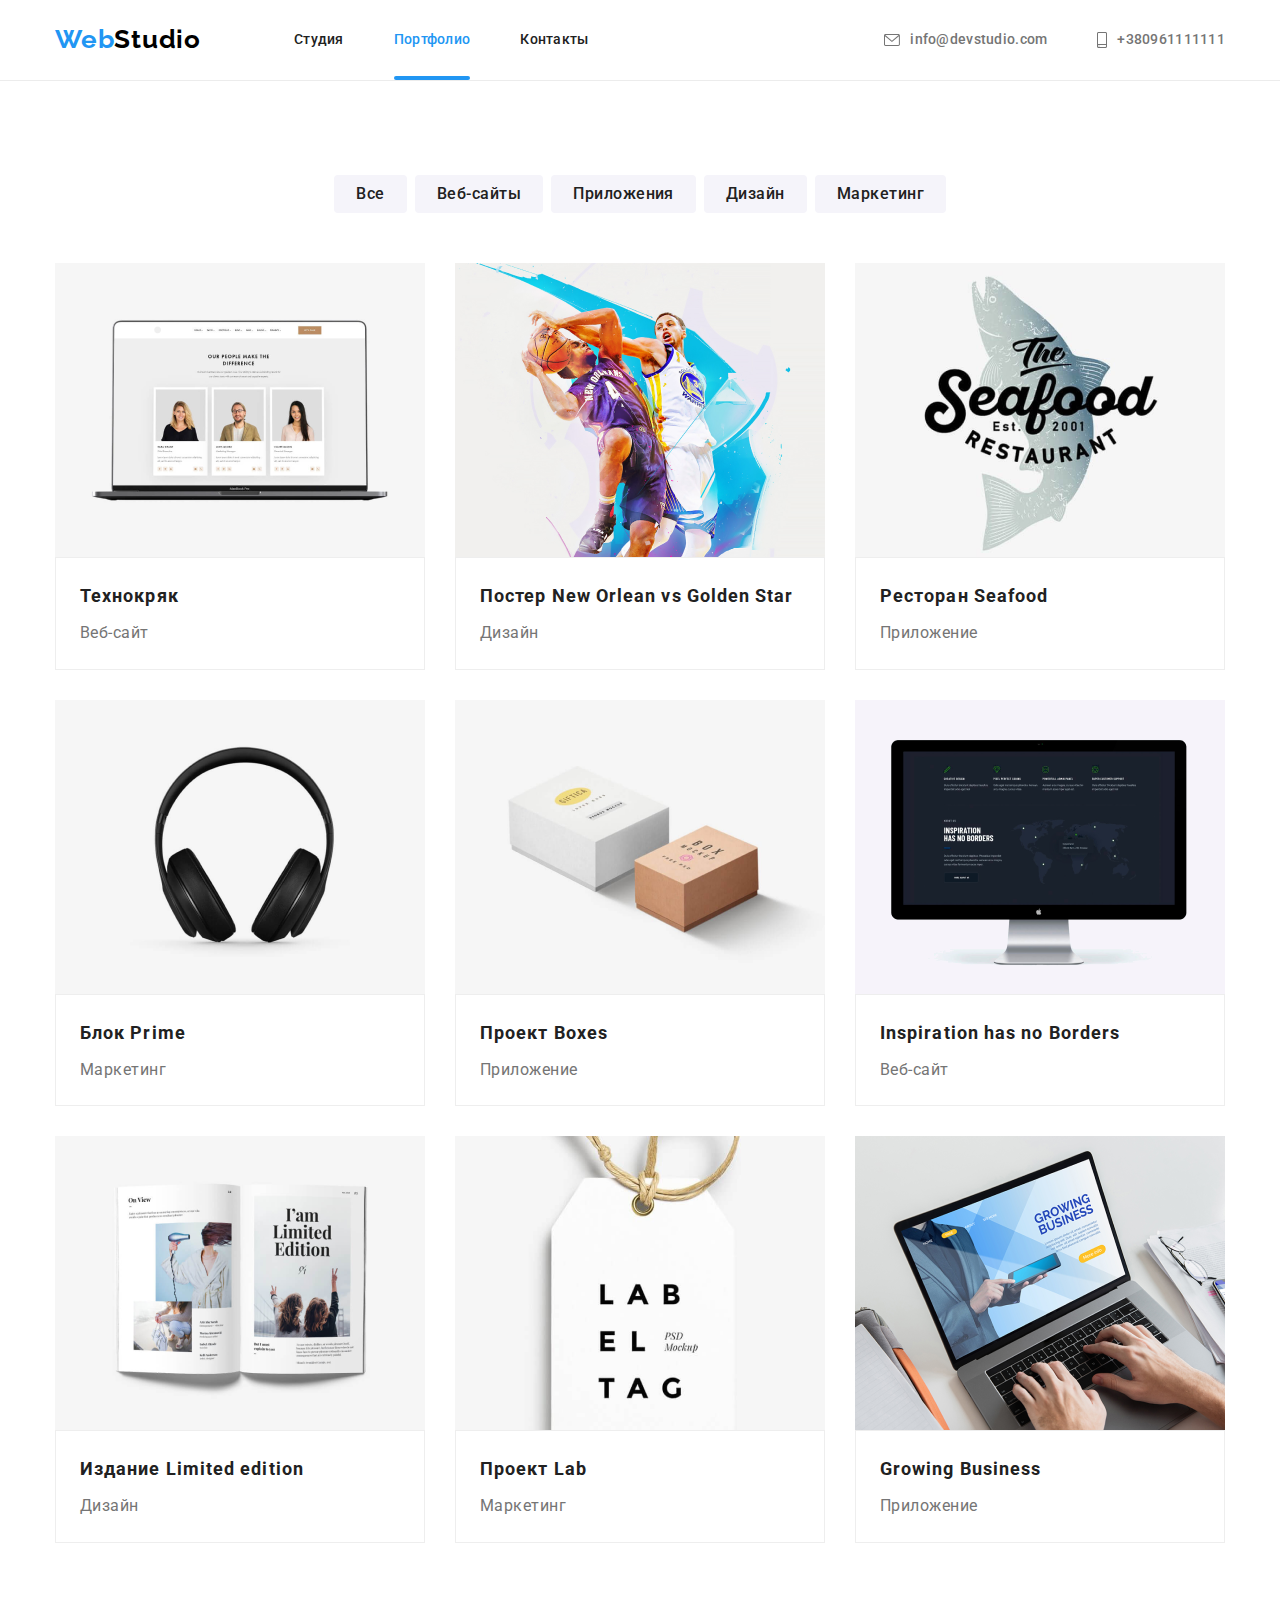
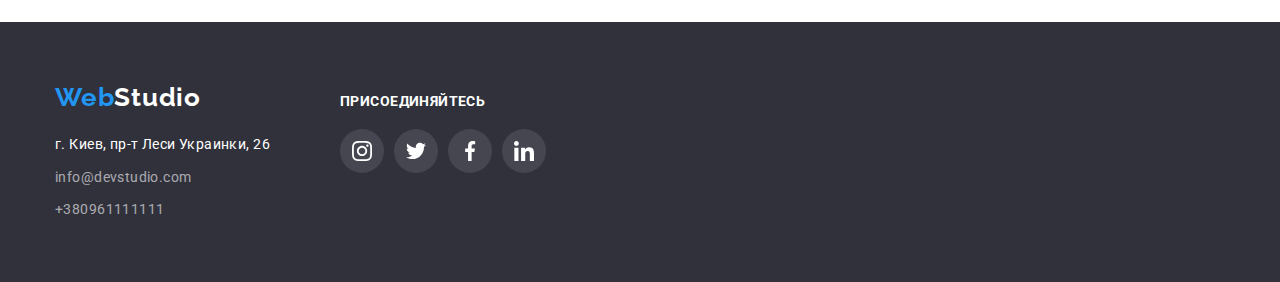
==== portfolio.html @ b8304b60 "add main" ====
<!DOCTYPE html>
<html lang="en">

<head>
  <meta charset="UTF-8" />
  <meta http-equiv="X-UA-Compatible" content="IE=edge" />
  <meta name="viewport" content="width=device-width, initial-scale=1.0" />
  <title>Document</title>
  <link rel="preconnect" href="https://fonts.googleapis.com" />
  <link rel="preconnect" href="https://fonts.gstatic.com" crossorigin />
  <link href="https://fonts.googleapis.com/css2?family=Raleway:wght@700&family=Roboto:wght@400;500;700;900&display=swap"
    rel="stylesheet" />
  <link rel="stylesheet"
    href="https://cdnjs.cloudflare.com/ajax/libs/modern-normalize/1.0.0/modern-normalize.min.css" />
  <link rel="stylesheet" href="./css/styles.css" />
</head>

<body>
  <header class="header">
    <div class="container nav">
      <nav class="main-nav">
        <a class="logo" href="/">Web<span class="logo-dark">Studio</span></a>
        <ul class="nav-list-header">
          <li class="nav-item-header"><a href="./index.html" class="link">Студия</span></a></li>
          <li class="nav-item-header"><a href="./portfolio.html" class="link"><span
                class="link-current">Портфолио</span></a></li>
          <li class="nav-item-header"><a href="" class="link">Контакты</a></li>
        </ul>
      </nav>
      <ul class="auto-nav">
        <li class="nav-item-header">
          <a href="mailto:info@devstudio.com" class="auto-link">
            <svg class="icon-header" width="16" height="12">
              <use href="images/symbol-defs.svg#icon-envelope"></use>
            </svg>info@devstudio.com</a>
        </li>
        <li class="nav-item-header">
          <a href="tel:+380961111111" class="auto-link">
            <svg class="icon-header" width="10" height="16">
              <use href="images/symbol-defs.svg#icon-smartphone"></use>
            </svg>+380961111111 </a>
        </li>
      </ul>
    </div>
  </header>

  <main>
    <section class="section">
      <div class="container">
        <h1 class="visually-hidden">Блоки с примерами возможностей</h1>
        <ul class="buttons">
          <li class="btn-item"><button type="button" class="button">Все</button></li>
          <li class="btn-item"><button type="button" class="button">Веб-сайты</button></li>
          <li class="btn-item"><button type="button" class="button">Приложения</button></li>
          <li class="btn-item"><button type="button" class="button">Дизайн</button></li>
          <li class="btn-item"><button type="button" class="button">Маркетинг</button></li>
        </ul>
        <ul class="samples">
          <li class="item">
            <a class="sample-link" href="">
              <div class="samples-thumb">
                <img src="images/web-site1.png" alt="веб-сайт на ноутбуке" width="370" />
                <p class="text-samples">Технокряк это современная площадка распространения коронавируса. Компании
                  используют эту платформу
                  для цифрового
                  шпионажа и атак на защищённые сервера конкурентов.</p>
              </div>
              <div class="border">
                <h2 class="project-name">Технокряк</h2>
                <p class="project-type">Веб-сайт</p>
              </div>
            </a>
          </li>
          <li class="item"><a class="sample-link" href="">
              <div class="samples-thumb">
                <img src="images/design2.png" alt="Постер New Orlean vs Golden Star" width="370" />
                <p class="text-samples">Технокряк это современная площадка распространения коронавируса. Компании
                  используют эту платформу
                  для цифрового
                  шпионажа и атак на защищённые сервера конкурентов.</p>
              </div>
              <div class="border">
                <h2 class="project-name">
                  Постер <span lang="en">New Orlean vs Golden Star</span>
                </h2>
                <p class="project-type">Дизайн</p>
              </div>
            </a>
          </li>
          <li class="item"><a class="sample-link" href="">
              <div class="samples-thumb">
                <img src="images/application3.png" alt="Форель на фоне логотипа ресторана морской кухни" width="370" />
                <p class="text-samples">Технокряк это современная площадка распространения коронавируса. Компании
                  используют эту платформу
                  для цифрового
                  шпионажа и атак на защищённые сервера конкурентов.</p>
              </div>
              <div class="border">
                <h2 class="project-name">Ресторан <span lang="en">Seafood</span></h2>
                <p class="project-type">Приложение</p>
              </div>
            </a>
          </li>
          <li class="item"><a class="sample-link" href="">
              <div class="samples-thumb">
                <img src="images/marketing4.png" alt="Наушники с амбюшюрами" width="370" />
                <p class="text-samples">Технокряк это современная площадка распространения коронавируса. Компании
                  используют эту платформу
                  для цифрового
                  шпионажа и атак на защищённые сервера конкурентов.</p>
              </div>
              <div class="border">
                <h2 class="project-name">Блок <span lang="en">Prime</span></h2>
                <p class="project-type">Маркетинг</p>
              </div>
            </a>
          </li>
          <li class="item"><a class="sample-link" href="">
              <div class="samples-thumb">
                <img src="images/application5.png" alt="Две коробки" width="370" />
                <p class="text-samples">Технокряк это современная площадка распространения коронавируса. Компании
                  используют эту платформу
                  для цифрового
                  шпионажа и атак на защищённые сервера конкурентов.</p>
              </div>
              <div class="border">
                <h2 class="project-name">Проект <span lang="en">Boxes</span></h2>
                <p class="project-type">Приложение</p>
              </div>
            </a>
          </li>
          <li class="item"><a class="sample-link" href="">
              <div class="samples-thumb">
                <img src="images/web-site6.png" alt="Монитор с изображением" width="370" />
                <p class="text-samples">Технокряк это современная площадка распространения коронавируса. Компании
                  используют эту платформу
                  для цифрового
                  шпионажа и атак на защищённые сервера конкурентов.</p>
              </div>
              <div class="border">
                <h2 class="project-name" lang="en">Inspiration has no Borders</h2>
                <p class="project-type">Веб-сайт</p>
              </div>
            </a>
          </li>
          <li class="item"><a class="sample-link" href="">
              <div class="samples-thumb">
                <img src="images/desighn7.png" alt="Журнал со статьей с названием I am limited edition" width="370" />
                <p class="text-samples">Технокряк это современная площадка распространения коронавируса. Компании
                  используют эту платформу
                  для цифрового
                  шпионажа и атак на защищённые сервера конкурентов.</p>
              </div>
              <div class="border">
                <h2 class="project-name">Издание <span lang="en">Limited edition</span></h2>
                <p class="project-type">Дизайн</p>
              </div>
            </a>
          </li>
          <li class="item"><a class="sample-link" href="">
              <div class="samples-thumb">
                <img src="images/marketing8.png" alt="Бирка с надписью Label tag>" width="370" />
                <p class="text-samples">Технокряк это современная площадка распространения коронавируса. Компании
                  используют эту платформу
                  для цифрового
                  шпионажа и атак на защищённые сервера конкурентов.</p>
              </div>
              <div class="border">
                <h2 class="project-name">Проект <span lang="en">Lab</span></h2>
                <p class="project-type">Маркетинг</p>
              </div>
            </a>
          </li>
          <li class="item"><a class="sample-link" href="">
              <div class="samples-thumb">
                <img src="images/application9.png" alt="Ноутбук с открытой веб-страницей Growing Business"
                  width="370" />
                <p class="text-samples">Технокряк это современная площадка распространения коронавируса. Компании
                  используют эту платформу
                  для цифрового
                  шпионажа и атак на защищённые сервера конкурентов.</p>
              </div>
              <div class="border">
                <h2 lang="en" class="project-name">Growing Business</h2>
                <p class="project-type">Приложение</p>
              </div>
            </a>
          </li>
        </ul>
    </section>
    </div>
  </main>

  <footer class="footer">
    <div class="container container-footer">
      <div>
        <a class="logo" href="/">Web<span class="logo-light">Studio</span></a>
        <address>
          <ul class="footer-list">
            <li class="footer-item">
              <a class="address" href="https://goo.gl/maps/MqeLLvB7cvCTrC6n8">г. Киев, пр-т Леси Украинки, 26</a>
            </li>
            <li class="footer-item">
              <a class="footer-link" href="mailto:info@devstudio.com"> info@devstudio.com</a>
            </li>
            <li class="footer-item">
              <a class="footer-link" href="tel:+380961111111"> +380961111111 </a>
            </li>
          </ul>
        </address>
      </div>
      <div class="social-container">
        <p class="social-text">присоединяйтесь</p>
        <ul class="social">
          <li class="link-icon">
            <a class="community-link" href="https://www.instagram.com/">
              <svg class="social-icon" width="20" height="20">
                <use href="images/symbol-defs.svg#icon-instagram"></use>
              </svg>
            </a>
          </li>
          <li class="link-icon">
            <a class="community-link" href="" https="//www.twitter.com/">
              <svg class="social-icon" width="20" height="20">
                <use href="images/symbol-defs.svg#icon-twitter"></use>
              </svg>
            </a>
          </li>
          <li class="link-icon">
            <a class="community-link" href="//www.facebook.com/">
              <svg class="social-icon" width="20" height="20">
                <use href="images/symbol-defs.svg#icon-facebook"></use>
              </svg>
            </a>
          </li>
          <li class="link-icon">
            <a class="community-link" href="https://www.linkedin.com/">
              <svg class="social-icon" width="20" height="20">
                <use href="images/symbol-defs.svg#icon-linkedin"></use>
              </svg>
            </a>
          </li>
        </ul>
      </div>
    </div>
  </footer>
</body>

</html>
---- css/styles.css ----
:root {
  --primary-text-color: #757575;
  --title-text-color: #212121;
  --hover-button-color: #2196f3;
  --primary-white-color: #ffffff;
  --primary-black-color: #000000;
  --primary-bar-color: hsl(235, 10%, 21%);
  --primary-white-color-60: rgba(255, 255, 255, 0.6);
  --primary-light-color-button: #f5f4fa;
  --primary-border-color: #eeeeee;
  --primary-white-color-10: rgba(255, 255, 255, 0.1);
  --primary-icon-color: #afb1b8;
  --bgc-textbox: rgba(47, 48, 58, 0.8);
}
* {
  box-sizing: border-box;
}

body {
  background-color: var(--primary-white-color);

  font-family: 'Roboto', sans-serif;
}

ul {
  margin: 0;
  padding: 0;
  list-style: none;
}

a {
  text-decoration: none;
}

h1,
h2,
h3,
p {
  margin: 0;
}

img {
  display: block;
  max-width: 100%;
  height: auto;
}

.container {
  width: 1200px;
  padding-left: 15px;
  padding-right: 15px;
  margin-left: auto;
  margin-right: auto;
}
/* Header общий */
.header {
  border-bottom-width: 1px;
  border-bottom-style: solid;
  border-bottom-color: #ececec;
}

.nav {
  display: flex;
  align-items: center;
}

.logo {
  color: var(--hover-button-color);

  font-family: 'Raleway', sans-serif;
  font-weight: 700;
  font-size: 26px;
  line-height: 1.2;
  letter-spacing: 0.03em;
  text-decoration: none;
}

.logo-dark {
  color: var(--primary-black-color);
}

.main-nav {
  display: flex;
  align-items: center;
}

.nav-list-header {
  list-style: none;
  display: flex;
  margin-left: 93px;
  padding-left: 0;
  margin-top: 0;
  margin-bottom: 0;
}
.nav-item-header {
  margin-left: 50px;
}

.nav-item-header:first-child {
  margin-left: 0;
}

.nav-list-header .link {
  position: relative;

  display: block;
  padding-top: 32px;
  padding-bottom: 32px;

  color: var(--title-text-color);

  font-weight: 500;
  font-size: 14px;
  line-height: 1.14;
  letter-spacing: 0.02em;
  text-decoration: none;

  transition: color 250ms cubic-bezier(0.4, 0, 0.2, 1);
}
.nav-list-header.link:last-child {
  margin-right: 0;
}

.nav-list-header .link:hover,
.nav-list-header .link:focus {
  color: var(--hover-button-color);
}

.auto-nav {
  display: flex;
  margin-left: auto;
}

.auto-link {
  display: flex;
  align-items: center;

  color: var(--primary-text-color);

  font-weight: 500;
  font-size: 14px;
  line-height: 1.14;
  letter-spacing: 0.02em;
  text-decoration: none;

  transition: color 250ms cubic-bezier(0.4, 0, 0.2, 1);
}

.auto-nav .auto-link:hover,
.auto-nav .auto-link:focus {
  color: var(--hover-button-color);
}

.icon-header {
  margin-right: 10px;

  fill: currentColor;

  transition: color 250ms cubic-bezier(0.4, 0, 0.2, 1);
}

.icon-header:hover {
  fill: var(--hover-button-color);
}

.link-current {
  color: var(--hover-button-color);
}

.link-current::after {
  position: absolute;
  left: 0;
  bottom: 0;
  content: '';
  display: block;
  width: 100%;
  height: 4px;
  background-color: var(--hover-button-color);
  border-radius: 2px;
  opacity: 1;
  transition: opacity 250ms cubic-bezier(0.4, 0, 0.2, 1);
}

/* Конец общего header */

/* Студио Main */

/* Спрятать hidden  заголовки */

.visually-hidden {
  position: absolute;
  width: 1px;
  height: 1px;
  margin: -1px;
  border: 0;
  padding: 0;

  white-space: nowrap;
  clip-path: inset(100%);
  clip: rect(0 0 0 0);
  overflow: hidden;
}

.opportunities {
  display: flex;
}

.name-list {
  margin-right: 30px;
}

.name-list:last-child {
  margin-right: 0;
}
.contain {
  display: flex;
  align-items: center;
  justify-content: center;
  width: 270px;
  height: 120px;
  background-color: var(--primary-light-color-button);
  margin-bottom: 30px;
  border-radius: 4px;
}

.opportunities .name {
  margin-bottom: 10px;
  color: var(--title-text-color);
  font-weight: 700;
  font-size: 14px;
  line-height: 1.2;
  letter-spacing: 0.03em;
  text-transform: uppercase;
}

.opportunities .meaning {
  color: var(--primary-text-color);
  font-weight: 400;
  font-size: 14px;
  line-height: 1.7;
  letter-spacing: 0.03em;
}

.team-section {
  background-color: var(--primary-light-color-button);
}

.about-name {
  padding: 0;
  margin: 0;
  margin-bottom: 50px;
  color: var(--title-text-color);

  font-weight: 700;
  font-size: 36px;
  line-height: 1.2;
  text-align: center;
  letter-spacing: 0.03em;
}

.community-item {
  background-color: var(--primary-white-color);
  margin-left: 30px;
  width: 270;
  box-shadow: 0px 4px 4px rgba(0, 0, 0, 0.25);
  border-radius: 0px 0px 4px 4px;
}
.community-item:first-child {
  margin-left: 0;
}

.about-pictures {
  display: flex;
  justify-content: space-between;
}

.list-pictures {
  position: relative;
  margin-left: 30px;
}

.list-pictures:first-child {
  margin-left: 0;
}

.text-box {
  position: absolute;
  bottom: 0;
  left: 0;

  width: 100%;
  height: 70px;
  display: flex;
  align-items: center;
  justify-content: center;

  color: var(--primary-white-color);
  background-color: var(--bgc-textbox);
}

.undertext {
  font-weight: 700;
  font-size: 14px;
  line-height: calc(16 / 14);
  text-align: center;
  letter-spacing: 0.03em;
  text-transform: uppercase;
}

.community {
  display: flex;
}

.team {
  padding-top: 30px;
  padding-bottom: 30px;
}

.subject-team {
  margin-bottom: 10px;
  color: var(--title-text-color);

  font-weight: 500;
  font-size: 16px;
  line-height: 1.2;
  text-align: center;
  letter-spacing: 0.03em;
}

.position {
  margin-bottom: 16px;

  color: var(--primary-text-color);

  font-weight: 400;
  font-size: 16px;
  line-height: 1.2;
  text-align: center;
  letter-spacing: 0.03em;
}

.social-icon-community {
  fill: var(--primary-icon-color);
  transition: fill 250ms cubic-bezier(0.4, 0, 0.2, 1);
}

.community-link {
  display: flex;
  justify-content: center;
  align-items: center;
  border-radius: 50%;
  width: 100%;
  height: 100%;

  transition: background-color 250ms cubic-bezier(0.4, 0, 0.2, 1);
}

.community-link:hover .social-icon-community,
.community-link:focus .social-icon-community {
  fill: var(--primary-white-color);
}

.community-link:hover,
.community-link:focus {
  background-color: var(--hover-button-color);
}

/* Бар Студио */
.section {
  padding-top: 94px;
  padding-bottom: 94px;
}

.work-section {
  padding-top: 0;
}

.bar {
  padding-top: 200px;
  padding-bottom: 200px;
  background-color: var(--primary-bar-color);
  text-align: center;
}

.overlay {
  max-width: 1600px;
  margin-left: auto;
  margin-right: auto;

  background-image: linear-gradient(to right, rgba(47, 48, 58, 0.4), rgba(47, 48, 58, 0.4)),
    url(../images/background-image\(1\).jpg);
  background-repeat: no-repeat;
  background-position: center;
  background-size: cover;
}

.title-bar {
  color: var(--primary-white-color);
  margin-bottom: 30px;
  margin-top: 0;
  padding: 0;

  font-weight: 900;
  font-size: 44px;
  line-height: 1.4;
  text-align: center;
  letter-spacing: 0.06em;
  text-transform: uppercase;
}

.button-bar {
  padding-top: 10px;
  padding-bottom: 10px;
  padding-left: 32px;
  padding-right: 32px;

  background-color: var(--hover-button-color);
  color: var(--primary-white-color);
  border: transparent;

  border-radius: 4px;
  font-weight: 700;
  font-size: 16px;
  line-height: 1.9;
  letter-spacing: 0.06em;

  cursor: pointer;
}

.backdrop {
  position: fixed;

  top: 0;
  left: 0;
  width: 100%;
  height: 100%;

  background-color: rgba(0, 0, 0, 0.2);
  z-index: 1;

  opacity: 1;
  visibility: visible;

  transition: opacity 250ms cubic-bezier(0.4, 0, 0.2, 1),
    visibility 250ms cubic-bezier(0.4, 0, 0.2, 1);
}

.is-hidden {
  opacity: 0;
  pointer-events: none;
  visibility: hidden;
}

.modal {
  padding: 40px;

  position: absolute;
  top: 50%;
  left: 50%;
  transform: translate(-50%, -50%);

  width: 528px;
  height: 581px;

  background-color: var(--primary-white-color);
  box-shadow: 0px 1px 3px rgba(0, 0, 0, 0.12), 0px 1px 1px rgba(0, 0, 0, 0.14),
    0px 2px 1px rgba(0, 0, 0, 0.2);
  border-radius: 4px;

  opacity: 1;
}

.icon-btn {
  position: absolute;
  top: 8px;
  right: 8px;

  width: 30px;
  height: 30px;
  border-radius: 50%;
  background-color: var(--primary-white-color);
  border: 1px solid rgba(0, 0, 0, 0.1);
  cursor: pointer;
}

.icon-vector {
  fill: var(--primary-black-color);
  transition: fill 250ms cubic-bezier(0.4, 0, 0.2, 1);
}

.icon-vector:focus,
.icon-vector:hover {
  fill: var(--hover-button-color);
}

.clients {
  display: flex;
  /* justify-content: center; */
}

.client-link {
  width: 100%;
  height: 100%;
  display: flex;
  align-items: center;
  justify-content: center;

  border: 1px solid var(--primary-icon-color);
  border-radius: 4px;

  transition: border-color 250ms cubic-bezier(0.4, 0, 0.2, 1);
}

.client-link:hover,
.client-link:focus {
  border-color: var(--hover-button-color);
}

.client {
  display: flex;
  justify-content: center;

  margin-right: 30px;
  width: 170px;
  height: 92px;
}

.client:last-child {
  margin-right: 0;
}

.icon-client {
  fill: var(--primary-icon-color);
  transition: fill 250ms cubic-bezier(0.4, 0, 0.2, 1);
}

.client-link:hover .icon-client,
.client-link:focus .icon-client {
  fill: var(--hover-button-color);
}

/* .client:hover {
  border-color: var(--hover-button-color);
} */

/* Main Портфолио */
/* Кнопки Портфолио */
.buttons {
  display: flex;
  justify-content: center;
  margin-bottom: 50px;
}

.button {
  cursor: pointer;
  display: inline-block;
  padding-left: 22px;
  padding-right: 22px;
  padding-top: 6px;
  padding-bottom: 6px;

  min-width: 73px;

  color: var(--title-text-color);
  background-color: var(--primary-light-color-button);
  border: transparent;

  border-radius: 4px;
  font-weight: 500;
  font-size: 16px;
  line-height: 1.65;
  letter-spacing: 0.03em;
  text-align: center;
  border: none;

  transition: background-color 250ms cubic-bezier(0.4, 0, 0.2, 1),
    color 250ms cubic-bezier(0.4, 0, 0.2, 1), box-shadow 250ms cubic-bezier(0.4, 0, 0.2, 1);
}

.buttons .button:hover,
.buttons .button:focus {
  background-color: var(--hover-button-color);
  color: var(--primary-white-color);
  box-shadow: 0px 4px 4px rgba(0, 0, 0, 0.25);
}

.samples {
  display: flex;
  flex-wrap: wrap;

  margin: -15px;
}

.btn-item {
  margin-right: 8px;
}

.btn-item:last-child {
  margin-right: 0;
}

.item {
  width: 370px;
  margin-top: 15px;
  margin-left: 15px;
  margin-right: 15px;
  margin-bottom: 15px;
}

.sample-link {
  display: block;
  transition: box-shadow 250ms cubic-bezier(0.4, 0, 0.2, 1);
}

.sample-link:hover,
.sample-link:focus {
  box-shadow: 0px 4px 4px rgba(0, 0, 0, 0.25);
}

.item:nth-child(n + 6) {
  margin-bottom: 0;
}

.project-name {
  margin: 0;

  color: var(--title-text-color);

  font-weight: 700;
  font-size: 18px;
  line-height: 2;
  letter-spacing: 0.06em;
}

.project-type {
  margin: 0;
  margin-top: 4px;
  color: var(--primary-text-color);

  font-weight: 400;
  font-size: 16px;
  line-height: 1.9;
  letter-spacing: 0.03em;
}

.samples-thumb {
  position: relative;
  overflow: hidden;
}

.samples-thumb::before {
  display: inline-block;
  content: '';

  position: absolute;
  top: 0;
  left: 0;
  width: 100%;
  height: 100%;
  background-color: rgba(33, 150, 243, 0.9);
  opacity: 1;
  transform: translateY(100%);
  transition: transform 250ms cubic-bezier(0.4, 0, 0.2, 1);
}

.sample-link:hover .samples-thumb::before,
.sample-link:focus .samples-thumb::before {
  transform: translateY(0);
  opacity: 1;
}

.sample-link:hover .text-samples,
.sample-link:focus .text-samples {
  transform: translateY(0);
  opacity: 1;
}

.text-samples {
  position: absolute;
  width: 100%;
  height: 100%;
  padding: 63px 24px;

  top: 0;
  left: 0;
  transform: translateY(100%);

  font-weight: 400;
  font-size: 18px;
  line-height: 1.56;
  letter-spacing: 0.03em;

  color: var(--primary-white-color);

  transition: transform 250ms cubic-bezier(0.4, 0, 0.2, 1);
  opacity: 1;
}

.border {
  border: 1px solid var(--primary-border-color);
  padding-right: 24px;
  padding-left: 24px;
  padding-top: 20px;
  padding-bottom: 20px;
}

/* Общий footer */
.footer {
  background-color: var(--primary-bar-color);
  padding-top: 60px;
  padding-bottom: 60px;
}

.baseline {
  display: flex;
  align-items: baseline;
  justify-content: space-between;
}

.container-footer {
  display: flex;
  align-items: baseline;
}
.logo-light {
  color: var(--primary-white-color);
}
.footer-list {
  margin-top: 20px;
}

.footer-link {
  color: var(--primary-white-color-60);

  font-style: normal;
  font-weight: 400;
  font-size: 14px;
  line-height: 1.7;
  letter-spacing: 0.03em;
  text-decoration: none;
  transition: color 250ms cubic-bezier(0.4, 0, 0.2, 1);
}

.footer-item {
  margin-bottom: 9px;
}

.footer-item:last-child {
  margin-bottom: 0;
}

.address {
  color: var(--primary-white-color);

  font-style: normal;
  font-weight: 400;
  font-size: 14px;
  line-height: 1.7;
  letter-spacing: 0.03em;
  text-decoration: none;

  transition: color 250ms cubic-bezier(0.4, 0, 0.2, 1);
}
.address:hover,
.address:focus,
.footer-link:focus,
.footer-link:hover {
  color: var(--hover-button-color);
}

.social {
  display: flex;
  justify-content: center;
}

.social-text {
  font-weight: 700;
  font-size: 14px;
  line-height: calc(16 / 14);
  letter-spacing: 0.03em;
  color: var(--primary-white-color);
  text-transform: uppercase;
  margin-bottom: 20px;
}

.community-link {
  width: 44px;
  height: 44px;
  border-radius: 50%;
  background-color: var(--primary-white-color-10);
  /* margin-right: 10px; */
}
.link-icon {
  margin-right: 10px;
}

.link-icon:last-child {
  margin-right: 0;
}

.social-icon {
  fill: var(--primary-white-color);
}

.social-container {
  margin-left: 70px;
}

.subscribe-container {
  display: flex;
}

.subscribe-form input {
  display: flex;
  flex-direction: column;
  width: 358px;
  height: 50px;
  border: 1px solid rgba(255, 255, 255, 0.3);
  filter: drop-shadow(0px 4px 4px rgba(0, 0, 0, 0.15));
  border-radius: 4px;
  background-color: var(--primary-bar-color);

  margin-right: 20px;

  color: var(--primary-white-color-60);
  padding-left: 16px;
}

.subscribe-form input::placeholder {
  padding-left: 16px;

  font-weight: 400;
  font-size: 16px;
  line-height: 1.25;
  letter-spacing: 0.03em;

  color: var(--primary-white-color-60);
}

.subscribe-btn {
  display: flex;
  justify-content: center;
  align-items: center;
  text-align: center;

  background-color: var(--hover-button-color);
  color: var(--primary-white-color);
  border: transparent;

  border-radius: 4px;
  box-shadow: 0px 4px 4px rgba(0, 0, 0, 0.15);

  min-width: 200px;
  height: 50px;

  cursor: pointer;

  font-weight: 700;
  font-size: 16px;
  line-height: 1.87;
  letter-spacing: 0.06em;
}

.button-input {
  display: flex;
  align-items: end;
  margin-top: 20px;
}

.icon-send {
  margin-left: 10px;
  fill: currentColor;
}

.form {
  display: flex;
  flex-direction: column;
}

.form-text {
  font-weight: 700;
  font-size: 20px;
  line-height: calc(23 / 20);
  text-align: center;
  letter-spacing: 0.03em;

  color: var(--title-text-color);
}

.form-list {
  margin-top: 12px;

  display: flex;
  flex-direction: column;
}

.form-label {
  display: flex;
  flex-direction: column;
  align-items: flex-start;
  margin-bottom: 4px;

  font-weight: 400;
  font-size: 12px;
  line-height: calc(14 / 12);
  letter-spacing: 0.01em;

  color: var(--primary-text-color);
}

.form-item + .form-item {
  margin-top: 10px;
}

.form-box {
  position: relative;
  width: 100%;
  margin-top: 4px;
}

.form-input {
  display: block;
  width: 100%;
  padding-left: 42px;

  height: 40px;
  border: 1px solid rgba(33, 33, 33, 0.2);

  border-radius: 4px;

  font-weight: 400;
  font-size: 14px;
  line-height: calc(14 / 12);
  letter-spacing: 0.03em;
  color: var(--primary-text-color);
  outline: none;
  transition: border 250ms cubic-bezier(0.4, 0, 0.2, 1);
}

.form-input:hover + .form-icon,
.form-input:focus + .form-icon {
  fill: var(--hover-button-color);
}

.form-input:focus,
.form-input:hover {
  border: 1px solid var(--hover-button-color);
}

.form-icon {
  position: absolute;
  transform: translateY(-50%);
  top: 50%;
  left: 14px;

  transition: fill 250ms cubic-bezier(0.4, 0, 0.2, 1);
}

textarea {
  resize: none;
}

.comment {
  width: 100%;
  height: 120px;
  border: 1px solid rgba(33, 33, 33, 0.2);

  border-radius: 4px;
  padding: 12px 16px;

  font-weight: 400;
  font-size: 14px;
  line-height: calc(14 / 12);
  letter-spacing: 0.03em;
  color: var(--primary-text-color);

  outline: none;

  transition: border 250ms cubic-bezier(0.4, 0, 0.2, 1);
}

.comment:hover,
.comment:focus {
  border: 1px solid var(--hover-button-color);
}

.comment::placeholder {
  font-weight: 400;
  font-size: 12px;
  line-height: calc(14 / 12);
  letter-spacing: 0.01em;

  color: rgba(117, 117, 117, 0.5);
}

.form-comment {
  display: flex;
  flex-direction: column;
  align-items: flex-start;
  margin-top: 10px;
}

.checkbox {
  margin-top: 20px;
}

.checkbox-label {
  display: flex;
  justify-content: center;
  align-items: center;

  font-weight: 400;
  font-size: 14px;
  line-height: calc(24 / 14);
  letter-spacing: 0.03em;
  color: var(--primary-text-color);
}

.agreement {
  font-weight: 400;
  font-size: 14px;
  line-height: calc(24 / 14);

  letter-spacing: 0.03em;
  text-decoration-line: underline;
  color: var(--hover-button-color);
  margin-left: 4px;
}

.btn-form {
  padding: 10px 55px;
  margin-top: 30px;
  margin-left: auto;
  margin-right: auto;

  font-weight: 700;
  font-size: 16px;
  line-height: calc(30 / 16);
  text-align: center;
  letter-spacing: 0.06em;
  border: none;

  border-radius: 4px;
  cursor: pointer;

  color: var(--primary-white-color);
  background-color: var(--hover-button-color);
  box-shadow: 0px 1px 3px rgba(0, 0, 0, 0.12), 0px 1px 1px rgba(0, 0, 0, 0.14),
    0px 2px 1px rgba(0, 0, 0, 0.2);
  transition: background-color 250ms cubic-bezier(0.4, 0, 0.2, 1);
}

.btn-form:focus,
.btn-form:hover {
  background-color: #188ce8;
}

/* .checkbox-input {
  /* -webkit-appearance: none;
  -moz-appearance: none;
  appearance: none;
  position: absolute;

} */

.checkbox-box {
  position: relative;
}

/* .icon {
  position: absolute;
  display: block;
  width: 16px;
  height: 15px;
  top: 50%;
  left: 0;
  transform: translateY(-50%);

  cursor: pointer;

  border: 2px solid var(--primary-black-color);
  border-radius: 3px;

  transition: border-color 250ms cubic-bezier(0.4, 0, 0.2, 1);} */

/* 
.checkbox-input:checked + .icon {
  border-color: transparent;
  background-color: var(--hover-button-color);
  background-image: url(/images/checked.svg);
  background-size: contain;
  background-origin: border-box;
  background-repeat: no-repeat;
}

.checkbox-input:hover + .icon,
.checkbox-input:focus-visible + .icon {
  border-color: var(--hover-button-color);
} */

.checkbox-icon-checked {
  border: 2px solid var(--title-text-color);
  border-radius: 4px;
  fill: transparent;
  display: flex;
  justify-content: center;
  align-items: center;
}

.policy {
  margin-left: 9px;
}

.checkbox-input:checked + .checkbox-icon-checked {
  background-color: var(--hover-button-color);
  border-color: var(--hover-button-color);
  fill: var(--primary-white-color);
}

.checkbox-input:focus-visible + .checkbox-icon-checked {
  border-color: var(--hover-button-color);
}
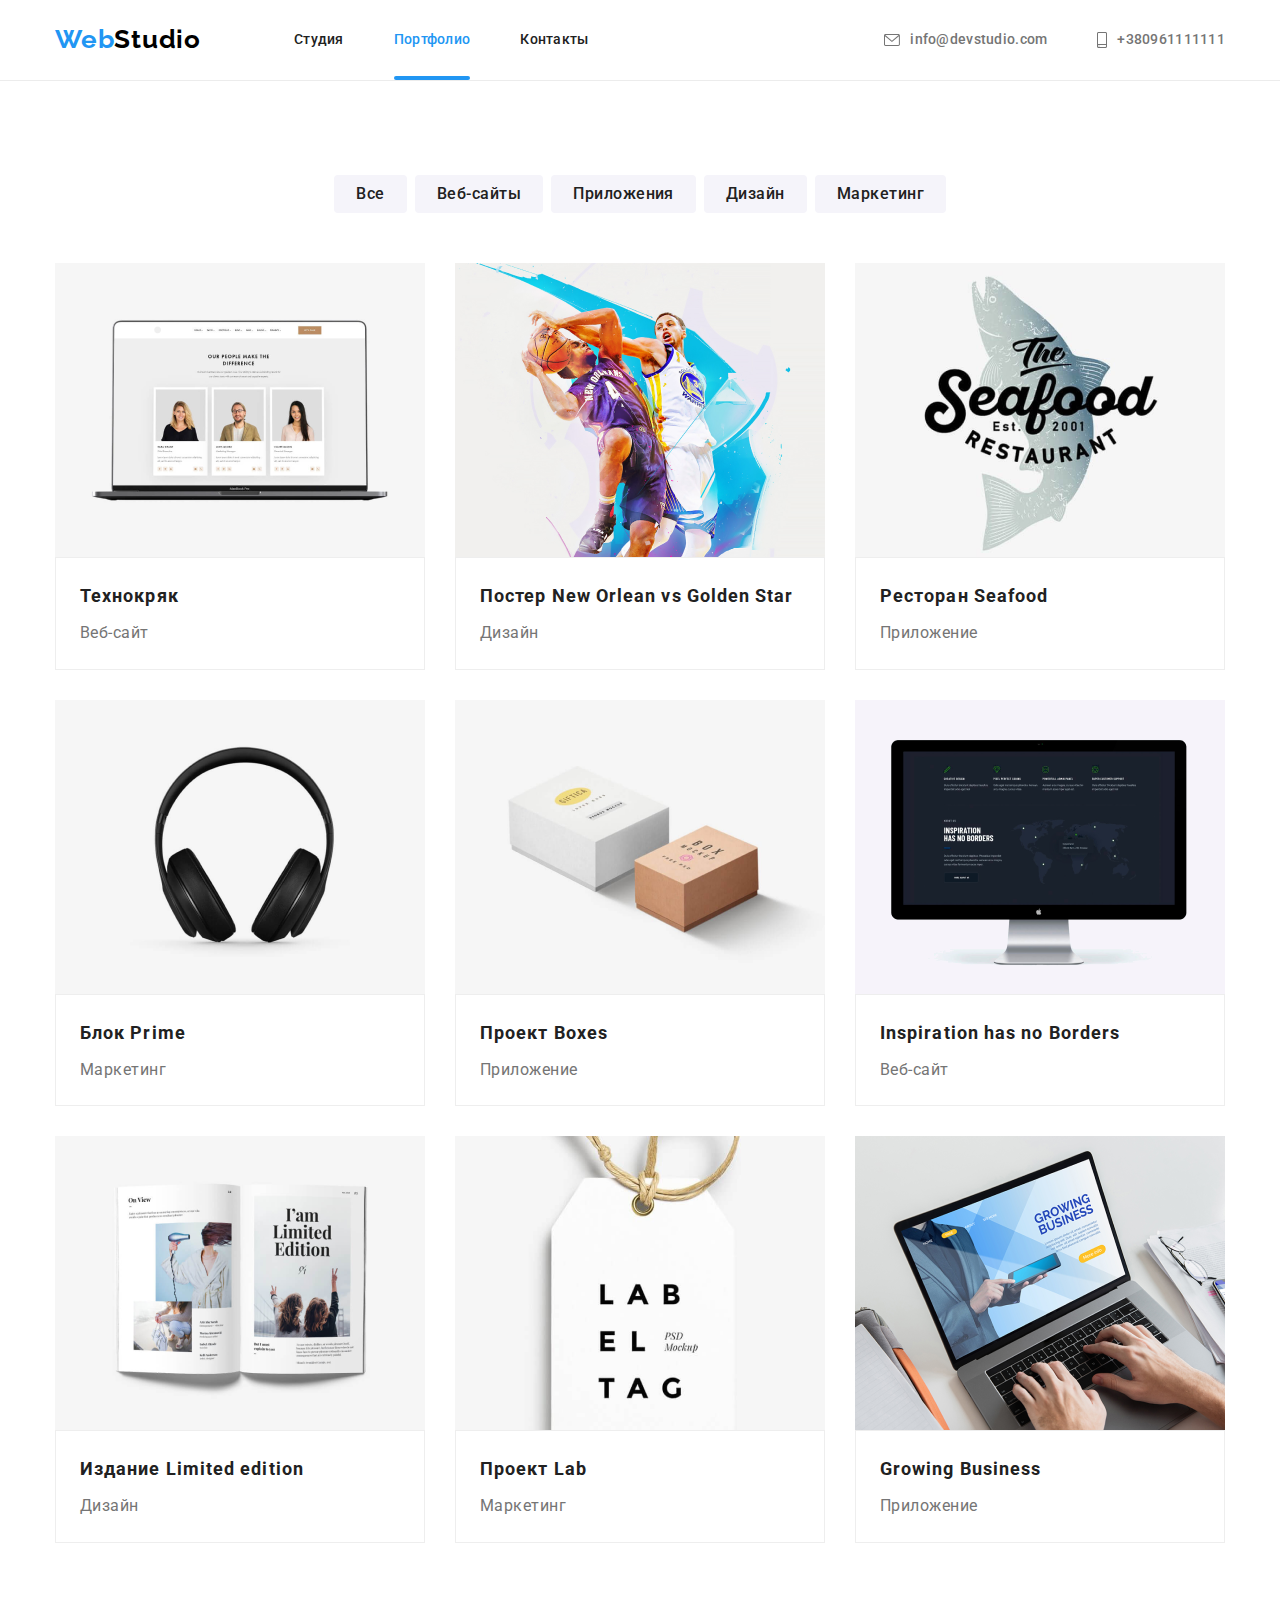
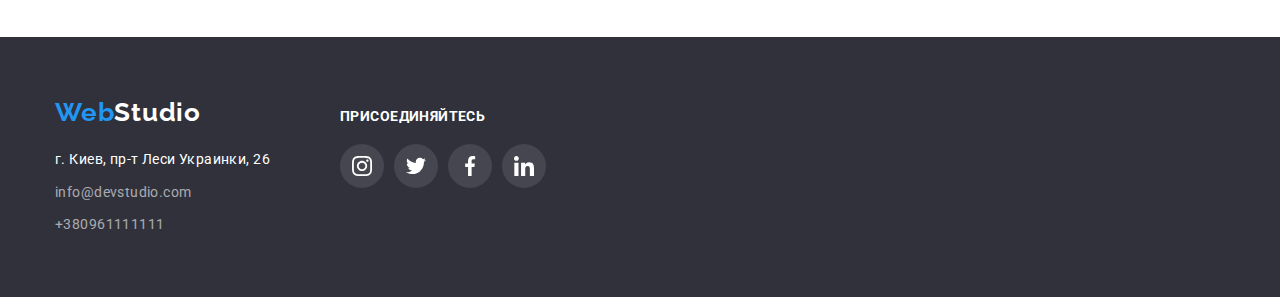
==== commit 5e8c09d3: "+BEM" ====
--- a/portfolio.html
+++ b/portfolio.html
@@ -18,25 +18,25 @@
 <body>
   <header class="header">
     <div class="container nav">
-      <nav class="main-nav">
-        <a class="logo" href="/">Web<span class="logo-dark">Studio</span></a>
-        <ul class="nav-list-header">
-          <li class="nav-item-header"><a href="./index.html" class="link">Студия</span></a></li>
-          <li class="nav-item-header"><a href="./portfolio.html" class="link"><span
-                class="link-current">Портфолио</span></a></li>
-          <li class="nav-item-header"><a href="" class="link">Контакты</a></li>
+      <nav class="navigation">
+        <a class="logo" href="/">Web<span class="logo--dark">Studio</span></a>
+        <ul class="navigation__list">
+          <li class="navigation__item"><a href="./index.html" class="navigation__link">Студия</span></a></li>
+          <li class="navigation__item"><a href="./portfolio.html" class="navigation__link"><span
+                class="navigation__link--current">Портфолио</span></a></li>
+          <li class="navigation__item"><a href="" class="navigation__link">Контакты</a></li>
         </ul>
       </nav>
       <ul class="auto-nav">
-        <li class="nav-item-header">
-          <a href="mailto:info@devstudio.com" class="auto-link">
-            <svg class="icon-header" width="16" height="12">
+        <li class="navigation__item">
+          <a href="mailto:info@devstudio.com" class="auto-nav__link">
+            <svg class="auto-nav__item" width="16" height="12">
               <use href="images/symbol-defs.svg#icon-envelope"></use>
             </svg>info@devstudio.com</a>
         </li>
-        <li class="nav-item-header">
-          <a href="tel:+380961111111" class="auto-link">
-            <svg class="icon-header" width="10" height="16">
+        <li class="navigation__item">
+          <a href="tel:+380961111111" class="auto-nav__link">
+            <svg class="auto-nav__item" width="10" height="16">
               <use href="images/symbol-defs.svg#icon-smartphone"></use>
             </svg>+380961111111 </a>
         </li>
@@ -49,140 +49,140 @@
       <div class="container">
         <h1 class="visually-hidden">Блоки с примерами возможностей</h1>
         <ul class="buttons">
-          <li class="btn-item"><button type="button" class="button">Все</button></li>
-          <li class="btn-item"><button type="button" class="button">Веб-сайты</button></li>
-          <li class="btn-item"><button type="button" class="button">Приложения</button></li>
-          <li class="btn-item"><button type="button" class="button">Дизайн</button></li>
-          <li class="btn-item"><button type="button" class="button">Маркетинг</button></li>
+          <li class="buttons__item"><button type="button" class="button">Все</button></li>
+          <li class="buttons__item"><button type="button" class="button">Веб-сайты</button></li>
+          <li class="buttons__item"><button type="button" class="button">Приложения</button></li>
+          <li class="buttons__item"><button type="button" class="button">Дизайн</button></li>
+          <li class="buttons__item"><button type="button" class="button">Маркетинг</button></li>
         </ul>
         <ul class="samples">
-          <li class="item">
-            <a class="sample-link" href="">
-              <div class="samples-thumb">
+          <li class="samples__item">
+            <a class="sample__link" href="">
+              <div class="samples__thumb">
                 <img src="images/web-site1.png" alt="веб-сайт на ноутбуке" width="370" />
-                <p class="text-samples">Технокряк это современная площадка распространения коронавируса. Компании
-                  используют эту платформу
-                  для цифрового
-                  шпионажа и атак на защищённые сервера конкурентов.</p>
-              </div>
-              <div class="border">
-                <h2 class="project-name">Технокряк</h2>
-                <p class="project-type">Веб-сайт</p>
-              </div>
-            </a>
-          </li>
-          <li class="item"><a class="sample-link" href="">
-              <div class="samples-thumb">
+                <p class="samples__text">Технокряк это современная площадка распространения коронавируса. Компании
+                  используют эту платформу
+                  для цифрового
+                  шпионажа и атак на защищённые сервера конкурентов.</p>
+              </div>
+              <div class="border">
+                <h2 class="project__title">Технокряк</h2>
+                <p class="project__type">Веб-сайт</p>
+              </div>
+            </a>
+          </li>
+          <li class="samples__item"><a class="sample__link" href="">
+              <div class="samples__thumb">
                 <img src="images/design2.png" alt="Постер New Orlean vs Golden Star" width="370" />
-                <p class="text-samples">Технокряк это современная площадка распространения коронавируса. Компании
-                  используют эту платформу
-                  для цифрового
-                  шпионажа и атак на защищённые сервера конкурентов.</p>
-              </div>
-              <div class="border">
-                <h2 class="project-name">
+                <p class="samples__text">Технокряк это современная площадка распространения коронавируса. Компании
+                  используют эту платформу
+                  для цифрового
+                  шпионажа и атак на защищённые сервера конкурентов.</p>
+              </div>
+              <div class="border">
+                <h2 class="project__title">
                   Постер <span lang="en">New Orlean vs Golden Star</span>
                 </h2>
-                <p class="project-type">Дизайн</p>
-              </div>
-            </a>
-          </li>
-          <li class="item"><a class="sample-link" href="">
-              <div class="samples-thumb">
+                <p class="project__type">Дизайн</p>
+              </div>
+            </a>
+          </li>
+          <li class="samples__item"><a class="sample__link" href="">
+              <div class="samples__thumb">
                 <img src="images/application3.png" alt="Форель на фоне логотипа ресторана морской кухни" width="370" />
-                <p class="text-samples">Технокряк это современная площадка распространения коронавируса. Компании
-                  используют эту платформу
-                  для цифрового
-                  шпионажа и атак на защищённые сервера конкурентов.</p>
-              </div>
-              <div class="border">
-                <h2 class="project-name">Ресторан <span lang="en">Seafood</span></h2>
-                <p class="project-type">Приложение</p>
-              </div>
-            </a>
-          </li>
-          <li class="item"><a class="sample-link" href="">
-              <div class="samples-thumb">
+                <p class="samples__text">Технокряк это современная площадка распространения коронавируса. Компании
+                  используют эту платформу
+                  для цифрового
+                  шпионажа и атак на защищённые сервера конкурентов.</p>
+              </div>
+              <div class="border">
+                <h2 class="project__title">Ресторан <span lang="en">Seafood</span></h2>
+                <p class="project__type">Приложение</p>
+              </div>
+            </a>
+          </li>
+          <li class="samples__item"><a class="sample__link" href="">
+              <div class="samples__thumb">
                 <img src="images/marketing4.png" alt="Наушники с амбюшюрами" width="370" />
-                <p class="text-samples">Технокряк это современная площадка распространения коронавируса. Компании
-                  используют эту платформу
-                  для цифрового
-                  шпионажа и атак на защищённые сервера конкурентов.</p>
-              </div>
-              <div class="border">
-                <h2 class="project-name">Блок <span lang="en">Prime</span></h2>
-                <p class="project-type">Маркетинг</p>
-              </div>
-            </a>
-          </li>
-          <li class="item"><a class="sample-link" href="">
-              <div class="samples-thumb">
+                <p class="samples__text">Технокряк это современная площадка распространения коронавируса. Компании
+                  используют эту платформу
+                  для цифрового
+                  шпионажа и атак на защищённые сервера конкурентов.</p>
+              </div>
+              <div class="border">
+                <h2 class="project__title">Блок <span lang="en">Prime</span></h2>
+                <p class="project__type">Маркетинг</p>
+              </div>
+            </a>
+          </li>
+          <li class="samples__item"><a class="sample__link" href="">
+              <div class="samples__thumb">
                 <img src="images/application5.png" alt="Две коробки" width="370" />
-                <p class="text-samples">Технокряк это современная площадка распространения коронавируса. Компании
-                  используют эту платформу
-                  для цифрового
-                  шпионажа и атак на защищённые сервера конкурентов.</p>
-              </div>
-              <div class="border">
-                <h2 class="project-name">Проект <span lang="en">Boxes</span></h2>
-                <p class="project-type">Приложение</p>
-              </div>
-            </a>
-          </li>
-          <li class="item"><a class="sample-link" href="">
-              <div class="samples-thumb">
+                <p class="samples__text">Технокряк это современная площадка распространения коронавируса. Компании
+                  используют эту платформу
+                  для цифрового
+                  шпионажа и атак на защищённые сервера конкурентов.</p>
+              </div>
+              <div class="border">
+                <h2 class="project__title">Проект <span lang="en">Boxes</span></h2>
+                <p class="project__type">Приложение</p>
+              </div>
+            </a>
+          </li>
+          <li class="samples__item"><a class="sample__link" href="">
+              <div class="samples__thumb">
                 <img src="images/web-site6.png" alt="Монитор с изображением" width="370" />
-                <p class="text-samples">Технокряк это современная площадка распространения коронавируса. Компании
-                  используют эту платформу
-                  для цифрового
-                  шпионажа и атак на защищённые сервера конкурентов.</p>
-              </div>
-              <div class="border">
-                <h2 class="project-name" lang="en">Inspiration has no Borders</h2>
-                <p class="project-type">Веб-сайт</p>
-              </div>
-            </a>
-          </li>
-          <li class="item"><a class="sample-link" href="">
-              <div class="samples-thumb">
+                <p class="samples__text">Технокряк это современная площадка распространения коронавируса. Компании
+                  используют эту платформу
+                  для цифрового
+                  шпионажа и атак на защищённые сервера конкурентов.</p>
+              </div>
+              <div class="border">
+                <h2 class="project__title" lang="en">Inspiration has no Borders</h2>
+                <p class="project__type">Веб-сайт</p>
+              </div>
+            </a>
+          </li>
+          <li class="samples__item"><a class="sample__link" href="">
+              <div class="samples__thumb">
                 <img src="images/desighn7.png" alt="Журнал со статьей с названием I am limited edition" width="370" />
-                <p class="text-samples">Технокряк это современная площадка распространения коронавируса. Компании
-                  используют эту платформу
-                  для цифрового
-                  шпионажа и атак на защищённые сервера конкурентов.</p>
-              </div>
-              <div class="border">
-                <h2 class="project-name">Издание <span lang="en">Limited edition</span></h2>
-                <p class="project-type">Дизайн</p>
-              </div>
-            </a>
-          </li>
-          <li class="item"><a class="sample-link" href="">
-              <div class="samples-thumb">
+                <p class="samples__text">Технокряк это современная площадка распространения коронавируса. Компании
+                  используют эту платформу
+                  для цифрового
+                  шпионажа и атак на защищённые сервера конкурентов.</p>
+              </div>
+              <div class="border">
+                <h2 class="project__title">Издание <span lang="en">Limited edition</span></h2>
+                <p class="project__type">Дизайн</p>
+              </div>
+            </a>
+          </li>
+          <li class="samples__item"><a class="sample__link" href="">
+              <div class="samples__thumb">
                 <img src="images/marketing8.png" alt="Бирка с надписью Label tag>" width="370" />
-                <p class="text-samples">Технокряк это современная площадка распространения коронавируса. Компании
-                  используют эту платформу
-                  для цифрового
-                  шпионажа и атак на защищённые сервера конкурентов.</p>
-              </div>
-              <div class="border">
-                <h2 class="project-name">Проект <span lang="en">Lab</span></h2>
-                <p class="project-type">Маркетинг</p>
-              </div>
-            </a>
-          </li>
-          <li class="item"><a class="sample-link" href="">
-              <div class="samples-thumb">
+                <p class="samples__text">Технокряк это современная площадка распространения коронавируса. Компании
+                  используют эту платформу
+                  для цифрового
+                  шпионажа и атак на защищённые сервера конкурентов.</p>
+              </div>
+              <div class="border">
+                <h2 class="project__title">Проект <span lang="en">Lab</span></h2>
+                <p class="project__type">Маркетинг</p>
+              </div>
+            </a>
+          </li>
+          <li class="samples__item"><a class="sample__link" href="">
+              <div class="samples__thumb">
                 <img src="images/application9.png" alt="Ноутбук с открытой веб-страницей Growing Business"
                   width="370" />
-                <p class="text-samples">Технокряк это современная площадка распространения коронавируса. Компании
-                  используют эту платформу
-                  для цифрового
-                  шпионажа и атак на защищённые сервера конкурентов.</p>
-              </div>
-              <div class="border">
-                <h2 lang="en" class="project-name">Growing Business</h2>
-                <p class="project-type">Приложение</p>
+                <p class="samples__text">Технокряк это современная площадка распространения коронавируса. Компании
+                  используют эту платформу
+                  для цифрового
+                  шпионажа и атак на защищённые сервера конкурентов.</p>
+              </div>
+              <div class="border">
+                <h2 lang="en" class="project__title">Growing Business</h2>
+                <p class="project__type">Приложение</p>
               </div>
             </a>
           </li>
@@ -192,57 +192,60 @@
   </main>
 
   <footer class="footer">
-    <div class="container container-footer">
-      <div>
-        <a class="logo" href="/">Web<span class="logo-light">Studio</span></a>
-        <address>
-          <ul class="footer-list">
-            <li class="footer-item">
-              <a class="address" href="https://goo.gl/maps/MqeLLvB7cvCTrC6n8">г. Киев, пр-т Леси Украинки, 26</a>
-            </li>
-            <li class="footer-item">
-              <a class="footer-link" href="mailto:info@devstudio.com"> info@devstudio.com</a>
-            </li>
-            <li class="footer-item">
-              <a class="footer-link" href="tel:+380961111111"> +380961111111 </a>
-            </li>
-          </ul>
-        </address>
-      </div>
-      <div class="social-container">
-        <p class="social-text">присоединяйтесь</p>
-        <ul class="social">
-          <li class="link-icon">
-            <a class="community-link" href="https://www.instagram.com/">
-              <svg class="social-icon" width="20" height="20">
-                <use href="images/symbol-defs.svg#icon-instagram"></use>
-              </svg>
-            </a>
-          </li>
-          <li class="link-icon">
-            <a class="community-link" href="" https="//www.twitter.com/">
-              <svg class="social-icon" width="20" height="20">
-                <use href="images/symbol-defs.svg#icon-twitter"></use>
-              </svg>
-            </a>
-          </li>
-          <li class="link-icon">
-            <a class="community-link" href="//www.facebook.com/">
-              <svg class="social-icon" width="20" height="20">
-                <use href="images/symbol-defs.svg#icon-facebook"></use>
-              </svg>
-            </a>
-          </li>
-          <li class="link-icon">
-            <a class="community-link" href="https://www.linkedin.com/">
-              <svg class="social-icon" width="20" height="20">
-                <use href="images/symbol-defs.svg#icon-linkedin"></use>
-              </svg>
-            </a>
-          </li>
-        </ul>
-      </div>
-    </div>
+    <div class="container">
+      <div class="baseline">
+        <div class="container--footer">
+          <div>
+            <a class="logo" href="/">Web<span class="logo--light">Studio</span></a>
+            <address>
+              <ul class="footer__list">
+                <li class="footer__item">
+                  <a class="address" href="https://goo.gl/maps/MqeLLvB7cvCTrC6n8">г. Киев, пр-т Леси Украинки, 26</a>
+                </li>
+                <li class="footer__item">
+                  <a class="footer__link" href="mailto:info@devstudio.com"> info@devstudio.com</a>
+                </li>
+                <li class="footer__item">
+                  <a class="footer__link" href="tel:+380961111111"> +380961111111 </a>
+                </li>
+              </ul>
+            </address>
+          </div>
+          <div class="social-container">
+            <p class="social__text">присоединяйтесь</p>
+            <ul class="social">
+              <li class="social__item">
+                <a class="social__link" href="https://www.instagram.com/">
+                  <svg class="social__icon--footer" width="20" height="20">
+                    <use href="images/symbol-defs.svg#icon-instagram"></use>
+                  </svg>
+                </a>
+              </li>
+              <li class="social__item">
+                <a class="social__link" href="" https="//www.twitter.com/">
+                  <svg class="social__icon--footer" width="20" height="20">
+                    <use href="images/symbol-defs.svg#icon-twitter"></use>
+                  </svg>
+                </a>
+              </li>
+              <li class="social__item">
+                <a class="social__link" href="//www.facebook.com/">
+                  <svg class="social__icon--footer" width="20" height="20">
+                    <use href="images/symbol-defs.svg#icon-facebook"></use>
+                  </svg>
+                </a>
+              </li>
+              <li class="social__item">
+                <a class="social__link" href="https://www.linkedin.com/">
+                  <svg class="social__icon--footer" width="20" height="20">
+                    <use href="images/symbol-defs.svg#icon-linkedin"></use>
+                  </svg>
+                </a>
+              </li>
+            </ul>
+          </div>
+
+        </div>
   </footer>
 </body>
 
--- a/css/styles.css
+++ b/css/styles.css
@@ -45,6 +45,10 @@
   height: auto;
 }
 
+textarea {
+  resize: none;
+}
+
 .container {
   width: 1200px;
   padding-left: 15px;
@@ -75,16 +79,16 @@
   text-decoration: none;
 }
 
-.logo-dark {
+.logo--dark {
   color: var(--primary-black-color);
 }
 
-.main-nav {
+.navigation {
   display: flex;
   align-items: center;
 }
 
-.nav-list-header {
+.navigation__list {
   list-style: none;
   display: flex;
   margin-left: 93px;
@@ -92,15 +96,15 @@
   margin-top: 0;
   margin-bottom: 0;
 }
-.nav-item-header {
+.navigation__item {
   margin-left: 50px;
 }
 
-.nav-item-header:first-child {
+.navigation__item:first-child {
   margin-left: 0;
 }
 
-.nav-list-header .link {
+.navigation__list .navigation__link {
   position: relative;
 
   display: block;
@@ -117,12 +121,12 @@
 
   transition: color 250ms cubic-bezier(0.4, 0, 0.2, 1);
 }
-.nav-list-header.link:last-child {
+.navigation__list.navigation__link:last-child {
   margin-right: 0;
 }
 
-.nav-list-header .link:hover,
-.nav-list-header .link:focus {
+.navigation__list .navigation__link:hover,
+.navigation__list .navigation__link:focus {
   color: var(--hover-button-color);
 }
 
@@ -131,7 +135,7 @@
   margin-left: auto;
 }
 
-.auto-link {
+.auto-nav__link {
   display: flex;
   align-items: center;
 
@@ -146,12 +150,12 @@
   transition: color 250ms cubic-bezier(0.4, 0, 0.2, 1);
 }
 
-.auto-nav .auto-link:hover,
-.auto-nav .auto-link:focus {
+.auto-nav .auto-nav__link:hover,
+.auto-nav .auto-nav__link:focus {
   color: var(--hover-button-color);
 }
 
-.icon-header {
+.auto-nav__item {
   margin-right: 10px;
 
   fill: currentColor;
@@ -159,15 +163,15 @@
   transition: color 250ms cubic-bezier(0.4, 0, 0.2, 1);
 }
 
-.icon-header:hover {
+.auto-nav__item:hover {
   fill: var(--hover-button-color);
 }
 
-.link-current {
+.navigation__link--current {
   color: var(--hover-button-color);
 }
 
-.link-current::after {
+.navigation__link--current::after {
   position: absolute;
   left: 0;
   bottom: 0;
@@ -205,14 +209,14 @@
   display: flex;
 }
 
-.name-list {
+.opportunities__list {
   margin-right: 30px;
 }
 
-.name-list:last-child {
+.opportunities__list:last-child {
   margin-right: 0;
 }
-.contain {
+.opportunities__container {
   display: flex;
   align-items: center;
   justify-content: center;
@@ -223,7 +227,7 @@
   border-radius: 4px;
 }
 
-.opportunities .name {
+.opportunities__title {
   margin-bottom: 10px;
   color: var(--title-text-color);
   font-weight: 700;
@@ -233,7 +237,7 @@
   text-transform: uppercase;
 }
 
-.opportunities .meaning {
+.opportunities__meaning {
   color: var(--primary-text-color);
   font-weight: 400;
   font-size: 14px;
@@ -241,7 +245,7 @@
   letter-spacing: 0.03em;
 }
 
-.team-section {
+.section--grey-color {
   background-color: var(--primary-light-color-button);
 }
 
@@ -258,32 +262,32 @@
   letter-spacing: 0.03em;
 }
 
-.community-item {
+.community__item {
   background-color: var(--primary-white-color);
   margin-left: 30px;
   width: 270;
   box-shadow: 0px 4px 4px rgba(0, 0, 0, 0.25);
   border-radius: 0px 0px 4px 4px;
 }
-.community-item:first-child {
+.community__item:first-child {
   margin-left: 0;
 }
 
-.about-pictures {
+.works {
   display: flex;
   justify-content: space-between;
 }
 
-.list-pictures {
+.works__item {
   position: relative;
   margin-left: 30px;
 }
 
-.list-pictures:first-child {
+.works__item:first-child {
   margin-left: 0;
 }
 
-.text-box {
+.text__box {
   position: absolute;
   bottom: 0;
   left: 0;
@@ -298,7 +302,7 @@
   background-color: var(--bgc-textbox);
 }
 
-.undertext {
+.works__definition {
   font-weight: 700;
   font-size: 14px;
   line-height: calc(16 / 14);
@@ -311,12 +315,12 @@
   display: flex;
 }
 
-.team {
+.community__container {
   padding-top: 30px;
   padding-bottom: 30px;
 }
 
-.subject-team {
+.community__title {
   margin-bottom: 10px;
   color: var(--title-text-color);
 
@@ -327,7 +331,7 @@
   letter-spacing: 0.03em;
 }
 
-.position {
+.community__position {
   margin-bottom: 16px;
 
   color: var(--primary-text-color);
@@ -339,12 +343,12 @@
   letter-spacing: 0.03em;
 }
 
-.social-icon-community {
+.social__icon--community {
   fill: var(--primary-icon-color);
   transition: fill 250ms cubic-bezier(0.4, 0, 0.2, 1);
 }
 
-.community-link {
+.social__link {
   display: flex;
   justify-content: center;
   align-items: center;
@@ -355,13 +359,13 @@
   transition: background-color 250ms cubic-bezier(0.4, 0, 0.2, 1);
 }
 
-.community-link:hover .social-icon-community,
-.community-link:focus .social-icon-community {
+.social__link:hover .social__icon--community,
+.social__link:focus .social-__icon--community {
   fill: var(--primary-white-color);
 }
 
-.community-link:hover,
-.community-link:focus {
+.social__link:hover,
+.social__link:focus {
   background-color: var(--hover-button-color);
 }
 
@@ -371,7 +375,7 @@
   padding-bottom: 94px;
 }
 
-.work-section {
+.section--top {
   padding-top: 0;
 }
 
@@ -394,7 +398,7 @@
   background-size: cover;
 }
 
-.title-bar {
+.bar--title {
   color: var(--primary-white-color);
   margin-bottom: 30px;
   margin-top: 0;
@@ -408,7 +412,7 @@
   text-transform: uppercase;
 }
 
-.button-bar {
+.bar__button {
   padding-top: 10px;
   padding-bottom: 10px;
   padding-left: 32px;
@@ -470,7 +474,7 @@
   opacity: 1;
 }
 
-.icon-btn {
+.modal__button {
   position: absolute;
   top: 8px;
   right: 8px;
@@ -483,22 +487,22 @@
   cursor: pointer;
 }
 
-.icon-vector {
+.modal__vector {
   fill: var(--primary-black-color);
   transition: fill 250ms cubic-bezier(0.4, 0, 0.2, 1);
 }
 
-.icon-vector:focus,
-.icon-vector:hover {
+.modal__vector:focus,
+.modal__vector:hover {
   fill: var(--hover-button-color);
 }
 
-.clients {
+.clients__items {
   display: flex;
   /* justify-content: center; */
 }
 
-.client-link {
+.clients__link {
   width: 100%;
   height: 100%;
   display: flex;
@@ -511,12 +515,12 @@
   transition: border-color 250ms cubic-bezier(0.4, 0, 0.2, 1);
 }
 
-.client-link:hover,
-.client-link:focus {
+.clients__link:hover,
+.clients__link:focus {
   border-color: var(--hover-button-color);
 }
 
-.client {
+.clients__item {
   display: flex;
   justify-content: center;
 
@@ -525,21 +529,21 @@
   height: 92px;
 }
 
-.client:last-child {
+.clients__item:last-child {
   margin-right: 0;
 }
 
-.icon-client {
+.clients__icon {
   fill: var(--primary-icon-color);
   transition: fill 250ms cubic-bezier(0.4, 0, 0.2, 1);
 }
 
-.client-link:hover .icon-client,
-.client-link:focus .icon-client {
+.clients__link:hover .clients__icon,
+.clients__link:focus .clients__icon {
   fill: var(--hover-button-color);
 }
 
-/* .client:hover {
+/* .clients__item:hover {
   border-color: var(--hover-button-color);
 } */
 
@@ -591,15 +595,15 @@
   margin: -15px;
 }
 
-.btn-item {
+.buttons__item {
   margin-right: 8px;
 }
 
-.btn-item:last-child {
+.buttons__item:last-child {
   margin-right: 0;
 }
 
-.item {
+.samples__item {
   width: 370px;
   margin-top: 15px;
   margin-left: 15px;
@@ -607,13 +611,13 @@
   margin-bottom: 15px;
 }
 
-.sample-link {
+.sample__link {
   display: block;
   transition: box-shadow 250ms cubic-bezier(0.4, 0, 0.2, 1);
 }
 
-.sample-link:hover,
-.sample-link:focus {
+.sample__link:hover,
+.sample__link:focus {
   box-shadow: 0px 4px 4px rgba(0, 0, 0, 0.25);
 }
 
@@ -621,7 +625,7 @@
   margin-bottom: 0;
 }
 
-.project-name {
+.project__title {
   margin: 0;
 
   color: var(--title-text-color);
@@ -632,7 +636,7 @@
   letter-spacing: 0.06em;
 }
 
-.project-type {
+.project__type {
   margin: 0;
   margin-top: 4px;
   color: var(--primary-text-color);
@@ -643,12 +647,12 @@
   letter-spacing: 0.03em;
 }
 
-.samples-thumb {
+.samples__thumb {
   position: relative;
   overflow: hidden;
 }
 
-.samples-thumb::before {
+.samples__thumb::before {
   display: inline-block;
   content: '';
 
@@ -663,19 +667,19 @@
   transition: transform 250ms cubic-bezier(0.4, 0, 0.2, 1);
 }
 
-.sample-link:hover .samples-thumb::before,
-.sample-link:focus .samples-thumb::before {
+.sample__link:hover .samples__thumb::before,
+.sample__link:focus .samples__thumb::before {
   transform: translateY(0);
   opacity: 1;
 }
 
-.sample-link:hover .text-samples,
-.sample-link:focus .text-samples {
+.sample__link:hover .samples__text,
+.sample__link:focus .samples__text {
   transform: translateY(0);
   opacity: 1;
 }
 
-.text-samples {
+.samples__text {
   position: absolute;
   width: 100%;
   height: 100%;
@@ -717,18 +721,18 @@
   justify-content: space-between;
 }
 
-.container-footer {
+.container--footer {
   display: flex;
   align-items: baseline;
 }
-.logo-light {
+.logo--light {
   color: var(--primary-white-color);
 }
-.footer-list {
+.footer__list {
   margin-top: 20px;
 }
 
-.footer-link {
+.footer__link {
   color: var(--primary-white-color-60);
 
   font-style: normal;
@@ -740,11 +744,11 @@
   transition: color 250ms cubic-bezier(0.4, 0, 0.2, 1);
 }
 
-.footer-item {
+.footer__item {
   margin-bottom: 9px;
 }
 
-.footer-item:last-child {
+.footer__item:last-child {
   margin-bottom: 0;
 }
 
@@ -762,8 +766,8 @@
 }
 .address:hover,
 .address:focus,
-.footer-link:focus,
-.footer-link:hover {
+.footer__link:focus,
+.footer__link:hover {
   color: var(--hover-button-color);
 }
 
@@ -772,7 +776,7 @@
   justify-content: center;
 }
 
-.social-text {
+.social__text {
   font-weight: 700;
   font-size: 14px;
   line-height: calc(16 / 14);
@@ -782,34 +786,35 @@
   margin-bottom: 20px;
 }
 
-.community-link {
+.social__link {
   width: 44px;
   height: 44px;
   border-radius: 50%;
   background-color: var(--primary-white-color-10);
   /* margin-right: 10px; */
 }
-.link-icon {
+.social__item {
   margin-right: 10px;
 }
 
-.link-icon:last-child {
+.social__item:last-child {
   margin-right: 0;
 }
 
-.social-icon {
+.social__icon--footer {
   fill: var(--primary-white-color);
 }
 
+/* уже есть такое  */
 .social-container {
   margin-left: 70px;
 }
 
-.subscribe-container {
-  display: flex;
-}
-
-.subscribe-form input {
+.container--subscribe {
+  display: flex;
+}
+
+.form__subscribe input {
   display: flex;
   flex-direction: column;
   width: 358px;
@@ -825,7 +830,7 @@
   padding-left: 16px;
 }
 
-.subscribe-form input::placeholder {
+.form__subscribe input::placeholder {
   padding-left: 16px;
 
   font-weight: 400;
@@ -876,7 +881,7 @@
   flex-direction: column;
 }
 
-.form-text {
+.form__text {
   font-weight: 700;
   font-size: 20px;
   line-height: calc(23 / 20);
@@ -886,14 +891,14 @@
   color: var(--title-text-color);
 }
 
-.form-list {
+.form__list {
   margin-top: 12px;
 
   display: flex;
   flex-direction: column;
 }
 
-.form-label {
+.form__label {
   display: flex;
   flex-direction: column;
   align-items: flex-start;
@@ -907,17 +912,17 @@
   color: var(--primary-text-color);
 }
 
-.form-item + .form-item {
+.form__item + .form__item {
   margin-top: 10px;
 }
 
-.form-box {
+.form__box {
   position: relative;
   width: 100%;
   margin-top: 4px;
 }
 
-.form-input {
+.form__input {
   display: block;
   width: 100%;
   padding-left: 42px;
@@ -936,17 +941,17 @@
   transition: border 250ms cubic-bezier(0.4, 0, 0.2, 1);
 }
 
-.form-input:hover + .form-icon,
-.form-input:focus + .form-icon {
+.form__input:hover + .form__icon,
+.form__input:focus + .form__icon {
   fill: var(--hover-button-color);
 }
 
-.form-input:focus,
-.form-input:hover {
+.form__input:focus,
+.form__input:hover {
   border: 1px solid var(--hover-button-color);
 }
 
-.form-icon {
+.form__icon {
   position: absolute;
   transform: translateY(-50%);
   top: 50%;
@@ -955,11 +960,7 @@
   transition: fill 250ms cubic-bezier(0.4, 0, 0.2, 1);
 }
 
-textarea {
-  resize: none;
-}
-
-.comment {
+.form__textarea {
   width: 100%;
   height: 120px;
   border: 1px solid rgba(33, 33, 33, 0.2);
@@ -978,12 +979,12 @@
   transition: border 250ms cubic-bezier(0.4, 0, 0.2, 1);
 }
 
-.comment:hover,
-.comment:focus {
+.form__textarea:hover,
+.form__textarea:focus {
   border: 1px solid var(--hover-button-color);
 }
 
-.comment::placeholder {
+.form__textarea::placeholder {
   font-weight: 400;
   font-size: 12px;
   line-height: calc(14 / 12);
@@ -992,7 +993,7 @@
   color: rgba(117, 117, 117, 0.5);
 }
 
-.form-comment {
+.form__comment {
   display: flex;
   flex-direction: column;
   align-items: flex-start;
@@ -1003,7 +1004,7 @@
   margin-top: 20px;
 }
 
-.checkbox-label {
+.checkbox__label {
   display: flex;
   justify-content: center;
   align-items: center;
@@ -1015,7 +1016,7 @@
   color: var(--primary-text-color);
 }
 
-.agreement {
+.checkbox__agreement {
   font-weight: 400;
   font-size: 14px;
   line-height: calc(24 / 14);
@@ -1097,7 +1098,7 @@
   border-color: var(--hover-button-color);
 } */
 
-.checkbox-icon-checked {
+.checkbox__icon--checked {
   border: 2px solid var(--title-text-color);
   border-radius: 4px;
   fill: transparent;
@@ -1106,16 +1107,16 @@
   align-items: center;
 }
 
-.policy {
+.checkbox__policy {
   margin-left: 9px;
 }
 
-.checkbox-input:checked + .checkbox-icon-checked {
+.checkbox__input:checked + .checkbox__icon--checked {
   background-color: var(--hover-button-color);
   border-color: var(--hover-button-color);
   fill: var(--primary-white-color);
 }
 
-.checkbox-input:focus-visible + .checkbox-icon-checked {
+.checkbox__input:focus-visible + .checkbox__icon--checked {
   border-color: var(--hover-button-color);
 }
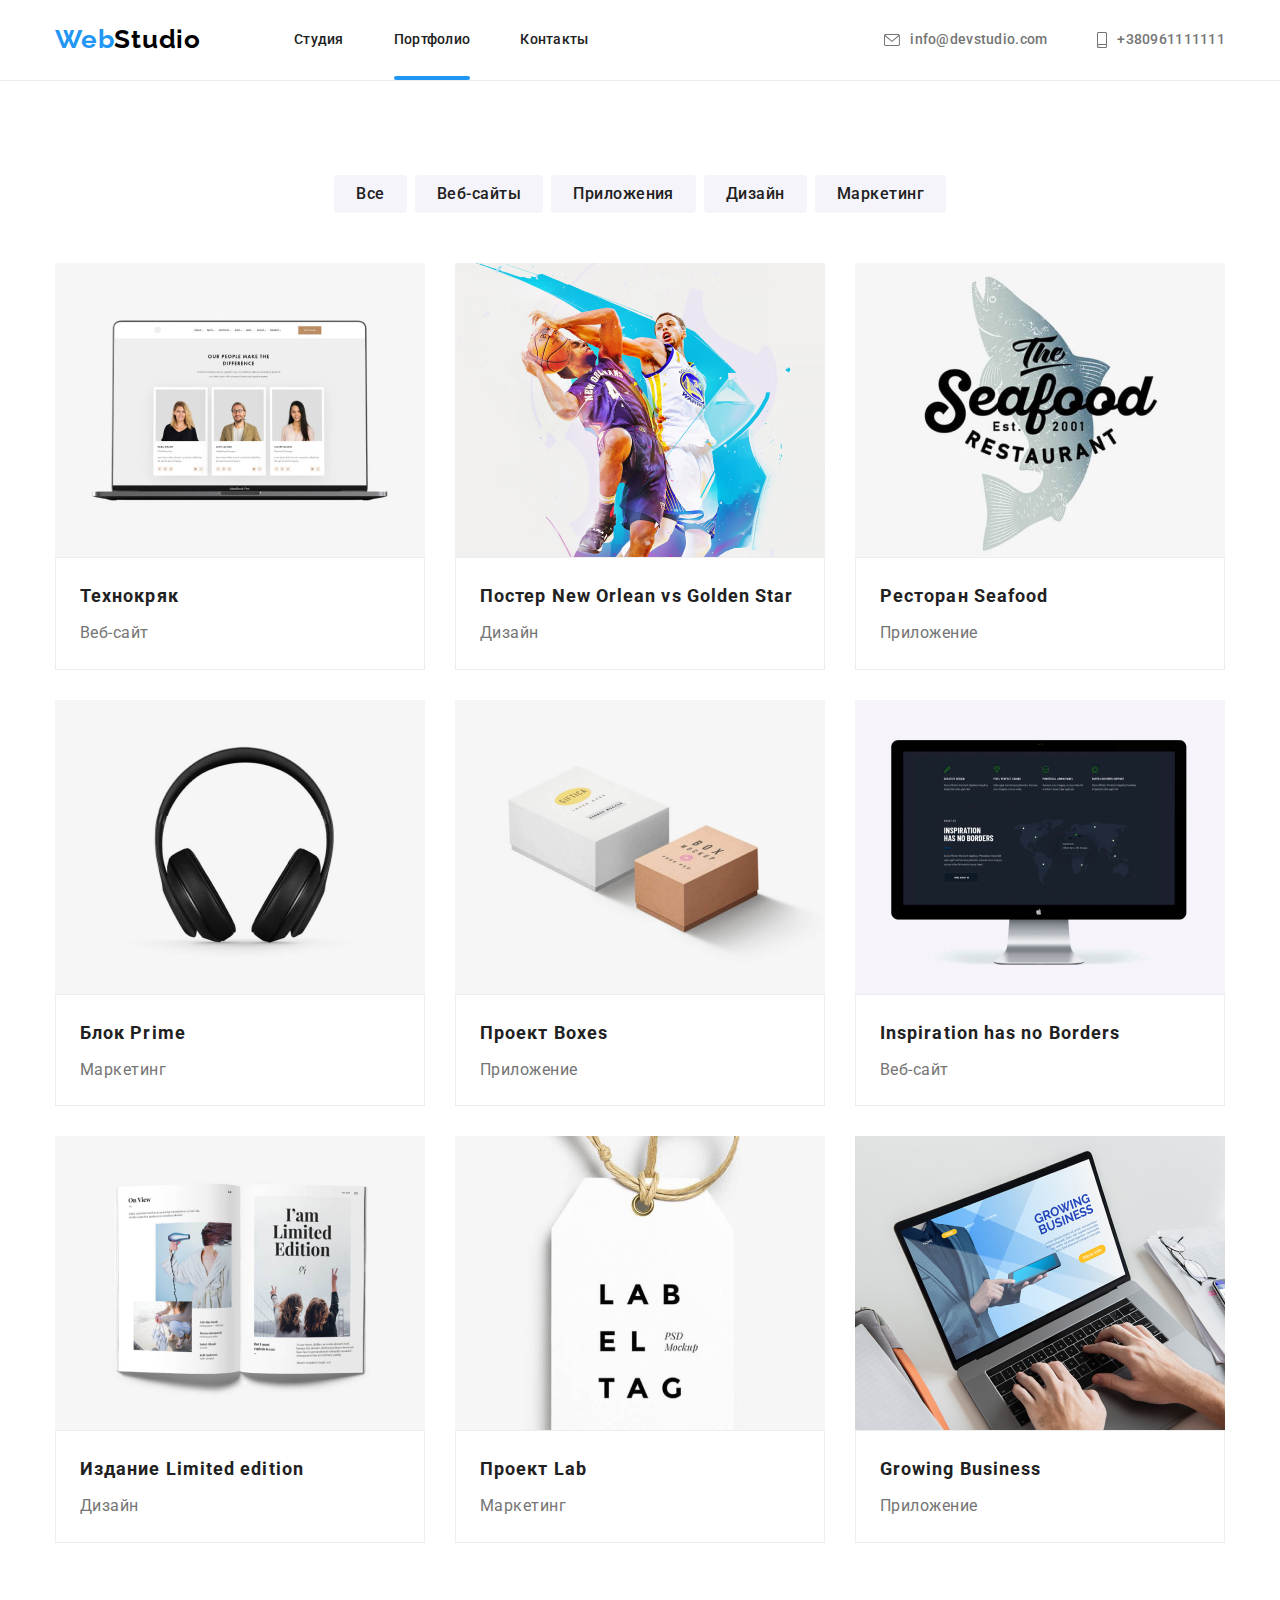
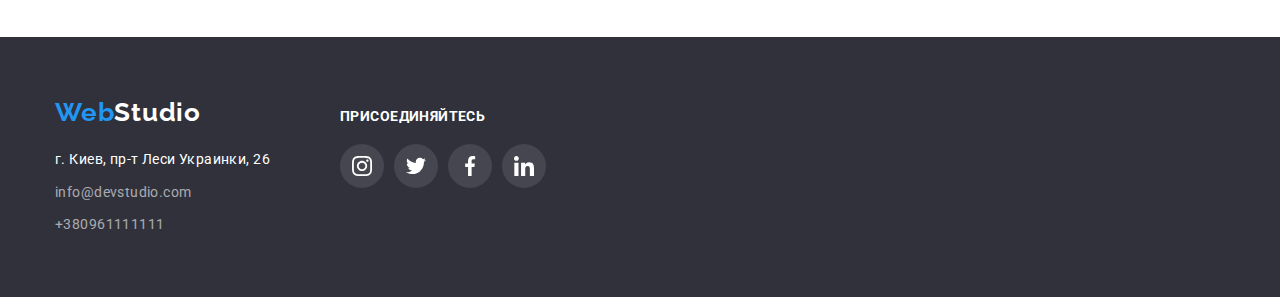
==== commit c9fbcbb4: "correct mistakes" ====
--- a/portfolio.html
+++ b/portfolio.html
@@ -12,31 +12,31 @@
     rel="stylesheet" />
   <link rel="stylesheet"
     href="https://cdnjs.cloudflare.com/ajax/libs/modern-normalize/1.0.0/modern-normalize.min.css" />
-  <link rel="stylesheet" href="./css/styles.css" />
+  <link rel="stylesheet" href="./css/main.min.css" />
 </head>
 
 <body>
   <header class="header">
-    <div class="container nav">
+    <div class="container container__header">
       <nav class="navigation">
-        <a class="logo" href="/">Web<span class="logo--dark">Studio</span></a>
+        <a class="logo" href="/">Web<span class="logo__dark">Studio</span></a>
         <ul class="navigation__list">
           <li class="navigation__item"><a href="./index.html" class="navigation__link">Студия</span></a></li>
-          <li class="navigation__item"><a href="./portfolio.html" class="navigation__link"><span
-                class="navigation__link--current">Портфолио</span></a></li>
+          <li class="navigation__item"><a href="./portfolio.html"
+              class="navigation__link navigation__link--current">Портфолио</a></li>
           <li class="navigation__item"><a href="" class="navigation__link">Контакты</a></li>
         </ul>
       </nav>
       <ul class="auto-nav">
         <li class="navigation__item">
           <a href="mailto:info@devstudio.com" class="auto-nav__link">
-            <svg class="auto-nav__item" width="16" height="12">
+            <svg class="auto-nav__icon" width="16" height="12">
               <use href="images/symbol-defs.svg#icon-envelope"></use>
             </svg>info@devstudio.com</a>
         </li>
         <li class="navigation__item">
           <a href="tel:+380961111111" class="auto-nav__link">
-            <svg class="auto-nav__item" width="10" height="16">
+            <svg class="auto-nav__icon" width="10" height="16">
               <use href="images/symbol-defs.svg#icon-smartphone"></use>
             </svg>+380961111111 </a>
         </li>
@@ -45,9 +45,9 @@
   </header>
 
   <main>
-    <section class="section">
+    <section class="section--filter">
       <div class="container">
-        <h1 class="visually-hidden">Блоки с примерами возможностей</h1>
+        <h1 class="hidden">Блоки с примерами возможностей</h1>
         <ul class="buttons">
           <li class="buttons__item"><button type="button" class="button">Все</button></li>
           <li class="buttons__item"><button type="button" class="button">Веб-сайты</button></li>
@@ -196,7 +196,7 @@
       <div class="baseline">
         <div class="container--footer">
           <div>
-            <a class="logo" href="/">Web<span class="logo--light">Studio</span></a>
+            <a class="logo" href="/">Web<span class="logo__light">Studio</span></a>
             <address>
               <ul class="footer__list">
                 <li class="footer__item">
--- a/css/main.min.css
+++ b/css/main.min.css
@@ -0,0 +1 @@
+.checkbox__input,.hidden{position:absolute;width:1px;height:1px;margin:-1px;border:0;padding:0;white-space:nowrap;-webkit-clip-path:inset(100%);clip-path:inset(100%);clip:rect(0 0 0 0);overflow:hidden}.btn-form,.subscribe-btn,.bar__button{background-color:#2196f3;color:#fff;border:transparent;border-radius:4px;font-weight:700;font-size:16px;line-height:1.9;letter-spacing:.06em;cursor:pointer}.section--filter,.section,.section--grey-color,.opportunities{padding-top:94px;padding-bottom:94px}body{background-color:var(--background-color);font-family:"Roboto",sans-serif}ul{list-style:none;padding-left:0;margin:0}a{text-decoration:none}img{display:block;max-width:100%;height:auto}h1,h2,h3,h4,h5,h6,p{margin:0}.container{width:1200px;padding-left:15px;padding-right:15px;margin-left:auto;margin-right:auto}.header{border-bottom-width:1px;border-bottom-style:solid;border-bottom-color:#ececec}.container__header{display:-webkit-box;display:-ms-flexbox;display:flex;-webkit-box-align:center;-ms-flex-align:center;align-items:center}.logo{color:#2196f3;font-family:"Raleway",sans-serif;font-weight:700;font-size:26px;line-height:1.2;letter-spacing:.03em;text-decoration:none}.logo__dark{color:#000}.navigation{display:-webkit-box;display:-ms-flexbox;display:flex;-webkit-box-align:center;-ms-flex-align:center;align-items:center}.navigation__list{list-style:none;display:-webkit-box;display:-ms-flexbox;display:flex;margin-left:93px;padding-left:0;margin-top:0;margin-bottom:0}.navigation__item{margin-left:50px}.navigation__item:first-child{margin-left:0}.navigation__list .navigation__link{position:relative;display:block;padding-top:32px;padding-bottom:32px;color:#212121;font-weight:500;font-size:14px;line-height:1.14;letter-spacing:.02em;text-decoration:none;-webkit-transition:color 250ms cubic-bezier(0.4, 0, 0.2, 1);transition:color 250ms cubic-bezier(0.4, 0, 0.2, 1)}.navigation__list .navigation__link:last-child{margin-right:0}.navigation__list .navigation__link:hover,.navigation__list .navigation__link:focus{color:#2196f3}.auto-nav{display:-webkit-box;display:-ms-flexbox;display:flex;margin-left:auto}.auto-nav__link{display:-webkit-box;display:-ms-flexbox;display:flex;-webkit-box-align:center;-ms-flex-align:center;align-items:center;color:#757575;font-weight:500;font-size:14px;line-height:1.14;letter-spacing:.02em;text-decoration:none;-webkit-transition:color 250ms cubic-bezier(0.4, 0, 0.2, 1);transition:color 250ms cubic-bezier(0.4, 0, 0.2, 1)}.auto-nav .auto-nav__link:hover,.auto-nav .auto-nav__link:focus{color:#2196f3}.auto-nav__icon{margin-right:10px;fill:currentColor;-webkit-transition:color 250ms cubic-bezier(0.4, 0, 0.2, 1);transition:color 250ms cubic-bezier(0.4, 0, 0.2, 1)}.auto-nav__icon:hover{fill:#2196f3}.navigation__link--current{color:#2196f3}.navigation__link--current::after{position:absolute;left:0;bottom:0;content:"";display:block;width:100%;height:4px;background-color:#2196f3;border-radius:2px;opacity:1;-webkit-transition:opacity 250ms cubic-bezier(0.4, 0, 0.2, 1);transition:opacity 250ms cubic-bezier(0.4, 0, 0.2, 1)}.bar{padding-top:200px;padding-bottom:200px;background-color:#30313b;text-align:center}.overlay{max-width:1600px;margin-left:auto;margin-right:auto;background-image:-webkit-gradient(linear, left top, right top, from(rgba(47, 48, 58, 0.4)), to(rgba(47, 48, 58, 0.4))),url(../images/background-image\(1\).jpg);background-image:linear-gradient(to right, rgba(47, 48, 58, 0.4), rgba(47, 48, 58, 0.4)),url(../images/background-image\(1\).jpg);background-repeat:no-repeat;background-position:center;background-size:cover}.bar__title{color:#fff;margin-bottom:30px;margin-top:0;padding:0;font-weight:900;font-size:44px;line-height:1.4;text-align:center;letter-spacing:.06em;text-transform:uppercase}.bar__button{padding-top:10px;padding-bottom:10px;padding-left:32px;padding-right:32px}.opportunities{display:-webkit-box;display:-ms-flexbox;display:flex}.opportunities__item{margin-right:30px}.opportunities__item:last-child{margin-right:0}.opportunities__container{display:-webkit-box;display:-ms-flexbox;display:flex;-webkit-box-align:center;-ms-flex-align:center;align-items:center;-webkit-box-pack:center;-ms-flex-pack:center;justify-content:center;width:270px;height:120px;background-color:#f5f4fa;margin-bottom:30px;border-radius:4px}.opportunities__title{margin-bottom:10px;color:#212121;font-weight:700;font-size:14px;line-height:1.2;letter-spacing:.03em;text-transform:uppercase}.opportunities__text{color:#757575;font-weight:400;font-size:14px;line-height:1.7;letter-spacing:.03em}.section--no-padding--top{margin-bottom:93px;margin-top:0}.section__title{padding:0;margin:0;margin-bottom:50px;color:#212121;font-weight:700;font-size:36px;line-height:1.2;text-align:center;letter-spacing:.03em}.works{display:-webkit-box;display:-ms-flexbox;display:flex;-webkit-box-pack:justify;-ms-flex-pack:justify;justify-content:space-between}.works__item{position:relative;margin-left:30px}.works__item:first-child{margin-left:0}.works__box{position:absolute;bottom:0;left:0;width:100%;height:70px;display:-webkit-box;display:-ms-flexbox;display:flex;-webkit-box-align:center;-ms-flex-align:center;align-items:center;-webkit-box-pack:center;-ms-flex-pack:center;justify-content:center;color:#fff;background-color:rgba(47,48,58,.8)}.works__description{font-weight:700;font-size:14px;line-height:1.1428571429;text-align:center;letter-spacing:.03em;text-transform:uppercase}.section--grey-color{background-color:#f5f4fa}.community__item{background-color:#fff;margin-left:30px;width:270;-webkit-box-shadow:0px 4px 4px rgba(0,0,0,.25);box-shadow:0px 4px 4px rgba(0,0,0,.25);border-radius:0px 0px 4px 4px}.community__item:first-child{margin-left:0}.community{display:-webkit-box;display:-ms-flexbox;display:flex}.community__container{padding-top:30px;padding-bottom:30px}.community__title{margin-bottom:10px;color:#212121;font-weight:500;font-size:16px;line-height:1.2;text-align:center;letter-spacing:.03em}.community__text{margin-bottom:16px;color:#757575;font-weight:400;font-size:16px;line-height:1.2;text-align:center;letter-spacing:.03em}.social__icon{fill:#afb1b8;-webkit-transition:fill 250ms cubic-bezier(0.4, 0, 0.2, 1);transition:fill 250ms cubic-bezier(0.4, 0, 0.2, 1)}.social__link{display:-webkit-box;display:-ms-flexbox;display:flex;-webkit-box-pack:center;-ms-flex-pack:center;justify-content:center;-webkit-box-align:center;-ms-flex-align:center;align-items:center;border-radius:50%;width:100%;height:100%;-webkit-transition:background-color 250ms cubic-bezier(0.4, 0, 0.2, 1);transition:background-color 250ms cubic-bezier(0.4, 0, 0.2, 1)}.social__link:hover .social__icon,.social__link:focus .social__icon{fill:#fff}.social__link:hover,.social__link:focus{background-color:#2196f3}.social__icon{fill:#afb1b8;-webkit-transition:fill 250ms cubic-bezier(0.4, 0, 0.2, 1);transition:fill 250ms cubic-bezier(0.4, 0, 0.2, 1)}.social{display:-webkit-box;display:-ms-flexbox;display:flex;-webkit-box-pack:center;-ms-flex-pack:center;justify-content:center}.social__link{width:44px;height:44px;border-radius:50%;background-color:rgba(255,255,255,.1)}.social__item{margin-right:10px}.social__item:last-child{margin-right:0}.clients{display:-webkit-box;display:-ms-flexbox;display:flex}.clients__link{width:100%;height:100%;display:-webkit-box;display:-ms-flexbox;display:flex;-webkit-box-align:center;-ms-flex-align:center;align-items:center;-webkit-box-pack:center;-ms-flex-pack:center;justify-content:center;border:1px solid #afb1b8;border-radius:4px;-webkit-transition:border-color 250ms cubic-bezier(0.4, 0, 0.2, 1);transition:border-color 250ms cubic-bezier(0.4, 0, 0.2, 1)}.clients__link:hover,.clients__link:focus{border-color:#2196f3}.clients__item{display:-webkit-box;display:-ms-flexbox;display:flex;-webkit-box-pack:center;-ms-flex-pack:center;justify-content:center;margin-right:30px;width:170px;height:92px}.clients__item:last-child{margin-right:0}.clients__icon{fill:#afb1b8;-webkit-transition:fill 250ms cubic-bezier(0.4, 0, 0.2, 1);transition:fill 250ms cubic-bezier(0.4, 0, 0.2, 1)}.clients__link:hover .clients__icon,.clients__link:focus .clients__icon{fill:#2196f3}.footer{background-color:#30313b;padding-top:60px;padding-bottom:60px}.baseline{display:-webkit-box;display:-ms-flexbox;display:flex;-webkit-box-align:baseline;-ms-flex-align:baseline;align-items:baseline;-webkit-box-pack:justify;-ms-flex-pack:justify;justify-content:space-between}.container--footer{display:-webkit-box;display:-ms-flexbox;display:flex;-webkit-box-align:baseline;-ms-flex-align:baseline;align-items:baseline}.logo__light{color:#fff}.footer__list{margin-top:20px}.footer__link{color:rgba(255,255,255,.6);font-style:normal;font-weight:400;font-size:14px;line-height:1.7;letter-spacing:.03em;text-decoration:none;-webkit-transition:color 250ms cubic-bezier(0.4, 0, 0.2, 1);transition:color 250ms cubic-bezier(0.4, 0, 0.2, 1)}.footer__link:hover,.footer__link:focus{color:#2196f3}.footer__item{margin-bottom:9px}.footer__item:last-child{margin-bottom:0}.address{color:#fff;font-style:normal;font-weight:400;font-size:14px;line-height:1.7;letter-spacing:.03em;text-decoration:none;-webkit-transition:color 250ms cubic-bezier(0.4, 0, 0.2, 1);transition:color 250ms cubic-bezier(0.4, 0, 0.2, 1)}.address:hover,.address:focus{color:#2196f3}.social__text{font-weight:700;font-size:14px;line-height:1.1428571429;letter-spacing:.03em;color:#fff;text-transform:uppercase;margin-bottom:20px}.social__icon--footer{fill:#fff}.social-container{margin-left:70px}.container--subscribe{display:-webkit-box;display:-ms-flexbox;display:flex}.form__subscribe input{display:-webkit-box;display:-ms-flexbox;display:flex;-webkit-box-orient:vertical;-webkit-box-direction:normal;-ms-flex-direction:column;flex-direction:column;width:358px;height:50px;border:1px solid rgba(255,255,255,.3);-webkit-filter:drop-shadow(0px 4px 4px rgba(0, 0, 0, 0.15));filter:drop-shadow(0px 4px 4px rgba(0, 0, 0, 0.15));border-radius:4px;background-color:#30313b;margin-right:12px;color:var(--primary-white-color-60);padding-left:16px}.form__subscribe input::-webkit-input-placeholder{padding-left:16px;font-weight:400;font-size:16px;line-height:1.25;letter-spacing:.03em;color:rgba(255,255,255,.6)}.form__subscribe input::-moz-placeholder{padding-left:16px;font-weight:400;font-size:16px;line-height:1.25;letter-spacing:.03em;color:rgba(255,255,255,.6)}.form__subscribe input:-ms-input-placeholder{padding-left:16px;font-weight:400;font-size:16px;line-height:1.25;letter-spacing:.03em;color:rgba(255,255,255,.6)}.form__subscribe input::-ms-input-placeholder{padding-left:16px;font-weight:400;font-size:16px;line-height:1.25;letter-spacing:.03em;color:rgba(255,255,255,.6)}.form__subscribe input::placeholder{padding-left:16px;font-weight:400;font-size:16px;line-height:1.25;letter-spacing:.03em;color:rgba(255,255,255,.6)}.subscribe-btn{display:-webkit-box;display:-ms-flexbox;display:flex;-webkit-box-pack:center;-ms-flex-pack:center;justify-content:center;-webkit-box-align:center;-ms-flex-align:center;align-items:center;text-align:center;min-width:200px;height:50px;-webkit-box-shadow:0px 4px 4px rgba(0,0,0,.15);box-shadow:0px 4px 4px rgba(0,0,0,.15)}.button-input{display:-webkit-box;display:-ms-flexbox;display:flex;-webkit-box-align:end;-ms-flex-align:end;align-items:end;margin-top:20px}.icon-send{margin-left:10px;fill:currentColor}.backdrop{position:fixed;top:0;left:0;width:100%;height:100%;background-color:rgba(0,0,0,.2);z-index:1;opacity:1;visibility:visible;-webkit-transition:opacity 250ms cubic-bezier(0.4, 0, 0.2, 1),visibility 250ms cubic-bezier(0.4, 0, 0.2, 1);transition:opacity 250ms cubic-bezier(0.4, 0, 0.2, 1),visibility 250ms cubic-bezier(0.4, 0, 0.2, 1)}.is-hidden{opacity:0;pointer-events:none;visibility:hidden}.modal{padding:40px;position:absolute;top:50%;left:50%;-webkit-transform:translate(-50%, -50%);transform:translate(-50%, -50%);width:528px;height:581px;background-color:#fff;-webkit-box-shadow:0px 1px 3px rgba(0,0,0,.12),0px 1px 1px rgba(0,0,0,.14),0px 2px 1px rgba(0,0,0,.2);box-shadow:0px 1px 3px rgba(0,0,0,.12),0px 1px 1px rgba(0,0,0,.14),0px 2px 1px rgba(0,0,0,.2);border-radius:4px;opacity:1}.modal__button{position:absolute;top:8px;right:8px;width:30px;height:30px;border-radius:50%;background-color:#fff;border:1px solid rgba(0,0,0,.1);cursor:pointer}.modal__vector{fill:#000;-webkit-transition:fill 250ms cubic-bezier(0.4, 0, 0.2, 1);transition:fill 250ms cubic-bezier(0.4, 0, 0.2, 1)}.modal__vector:focus,.modal__vector:hover{fill:#2196f3}.container--subscribe{display:-webkit-box;display:-ms-flexbox;display:flex}.form__subscribe input{display:-webkit-box;display:-ms-flexbox;display:flex;-webkit-box-orient:vertical;-webkit-box-direction:normal;-ms-flex-direction:column;flex-direction:column;width:358px;height:50px;border:1px solid rgba(255,255,255,.3);-webkit-filter:drop-shadow(0px 4px 4px rgba(0, 0, 0, 0.15));filter:drop-shadow(0px 4px 4px rgba(0, 0, 0, 0.15));border-radius:4px;background-color:#30313b;margin-right:20px;color:rgba(255,255,255,.6);padding-left:16px}.form__subscribe input::-webkit-input-placeholder{padding-left:16px;font-weight:400;font-size:16px;line-height:1.25;letter-spacing:.03em;color:rgba(255,255,255,.6)}.form__subscribe input::-moz-placeholder{padding-left:16px;font-weight:400;font-size:16px;line-height:1.25;letter-spacing:.03em;color:rgba(255,255,255,.6)}.form__subscribe input:-ms-input-placeholder{padding-left:16px;font-weight:400;font-size:16px;line-height:1.25;letter-spacing:.03em;color:rgba(255,255,255,.6)}.form__subscribe input::-ms-input-placeholder{padding-left:16px;font-weight:400;font-size:16px;line-height:1.25;letter-spacing:.03em;color:rgba(255,255,255,.6)}.form__subscribe input::placeholder{padding-left:16px;font-weight:400;font-size:16px;line-height:1.25;letter-spacing:.03em;color:rgba(255,255,255,.6)}.subscribe-btn{display:-webkit-box;display:-ms-flexbox;display:flex;-webkit-box-pack:center;-ms-flex-pack:center;justify-content:center;-webkit-box-align:center;-ms-flex-align:center;align-items:center;text-align:center;background-color:#2196f3;color:#fff;border:transparent;border-radius:4px;-webkit-box-shadow:0px 4px 4px rgba(0,0,0,.15);box-shadow:0px 4px 4px rgba(0,0,0,.15);min-width:200px;height:50px;cursor:pointer;font-weight:700;font-size:16px;line-height:1.87;letter-spacing:.06em}.button-input{display:-webkit-box;display:-ms-flexbox;display:flex;-webkit-box-align:end;-ms-flex-align:end;align-items:end;margin-top:20px}.icon-send{margin-left:10px;fill:currentColor}.form{display:-webkit-box;display:-ms-flexbox;display:flex;-webkit-box-orient:vertical;-webkit-box-direction:normal;-ms-flex-direction:column;flex-direction:column}.form__text{font-weight:700;font-size:20px;line-height:1.15;text-align:center;letter-spacing:.03em;color:#212121}.form__list{margin-top:12px;display:-webkit-box;display:-ms-flexbox;display:flex;-webkit-box-orient:vertical;-webkit-box-direction:normal;-ms-flex-direction:column;flex-direction:column}.form__label{display:-webkit-box;display:-ms-flexbox;display:flex;-webkit-box-orient:vertical;-webkit-box-direction:normal;-ms-flex-direction:column;flex-direction:column;-webkit-box-align:start;-ms-flex-align:start;align-items:flex-start;margin-bottom:4px;font-weight:400;font-size:12px;line-height:1.1666666667;letter-spacing:.01em;color:#757575}.form__item+.form__item{margin-top:10px}.form__box{position:relative;width:100%;margin-top:4px}.form__input{display:block;width:100%;padding-left:42px;height:40px;border:1px solid rgba(33,33,33,.2);border-radius:4px;font-weight:400;font-size:14px;line-height:1.1666666667;letter-spacing:.03em;color:#757575;outline:none;-webkit-transition:border 250ms cubic-bezier(0.4, 0, 0.2, 1);transition:border 250ms cubic-bezier(0.4, 0, 0.2, 1)}.form__input:hover+.form__icon,.form__input:focus+.form__icon{fill:var #2196f3}.form__input:focus,.form__input:hover{border:1px solid #2196f3}.form__icon{position:absolute;-webkit-transform:translateY(-50%);transform:translateY(-50%);top:50%;left:14px;-webkit-transition:fill 250ms cubic-bezier(0.4, 0, 0.2, 1);transition:fill 250ms cubic-bezier(0.4, 0, 0.2, 1)}.form__textarea{width:100%;height:120px;border:1px solid rgba(33,33,33,.2);border-radius:4px;padding:12px 16px;font-weight:400;font-size:14px;line-height:1.1666666667;letter-spacing:.03em;color:#757575;outline:none;-webkit-transition:border 250ms cubic-bezier(0.4, 0, 0.2, 1);transition:border 250ms cubic-bezier(0.4, 0, 0.2, 1)}.form__textarea:hover,.form__textarea:focus{border:1px solid #2196f3}.form__textarea::-webkit-input-placeholder{font-weight:400;font-size:12px;line-height:1.1666666667;letter-spacing:.01em;color:rgba(117,117,117,.5)}.form__textarea::-moz-placeholder{font-weight:400;font-size:12px;line-height:1.1666666667;letter-spacing:.01em;color:rgba(117,117,117,.5)}.form__textarea:-ms-input-placeholder{font-weight:400;font-size:12px;line-height:1.1666666667;letter-spacing:.01em;color:rgba(117,117,117,.5)}.form__textarea::-ms-input-placeholder{font-weight:400;font-size:12px;line-height:1.1666666667;letter-spacing:.01em;color:rgba(117,117,117,.5)}.form__textarea::placeholder{font-weight:400;font-size:12px;line-height:1.1666666667;letter-spacing:.01em;color:rgba(117,117,117,.5)}.form__comment{display:-webkit-box;display:-ms-flexbox;display:flex;-webkit-box-orient:vertical;-webkit-box-direction:normal;-ms-flex-direction:column;flex-direction:column;-webkit-box-align:start;-ms-flex-align:start;align-items:flex-start;margin-top:10px}.checkbox{margin-top:20px}.checkbox__label{display:-webkit-box;display:-ms-flexbox;display:flex;-webkit-box-pack:center;-ms-flex-pack:center;justify-content:center;-webkit-box-align:center;-ms-flex-align:center;align-items:center;font-weight:400;font-size:14px;line-height:1.7142857143;letter-spacing:.03em;color:#757575}.checkbox__agreement{font-weight:400;font-size:14px;line-height:1.7142857143;letter-spacing:.03em;-webkit-text-decoration-line:underline;text-decoration-line:underline;color:#2196f3;margin-left:4px}.btn-form{padding:10px 55px;margin-top:30px;margin-left:auto;margin-right:auto;text-align:center;-webkit-box-shadow:0px 1px 3px rgba(0,0,0,.12),0px 1px 1px rgba(0,0,0,.14),0px 2px 1px rgba(0,0,0,.2);box-shadow:0px 1px 3px rgba(0,0,0,.12),0px 1px 1px rgba(0,0,0,.14),0px 2px 1px rgba(0,0,0,.2);-webkit-transition:background-color 250ms cubic-bezier(0.4, 0, 0.2, 1);transition:background-color 250ms cubic-bezier(0.4, 0, 0.2, 1)}.btn-form:focus,.btn-form:hover{background-color:#188ce8}.checkbox-box{position:relative}.checkbox__icon--checked{border:2px solid #212121;border-radius:4px;fill:transparent;display:-webkit-box;display:-ms-flexbox;display:flex;-webkit-box-pack:center;-ms-flex-pack:center;justify-content:center;-webkit-box-align:center;-ms-flex-align:center;align-items:center}.checkbox__policy{margin-left:9px}.checkbox__input:checked+.checkbox__icon--checked{background-color:#2196f3;border-color:#2196f3;fill:#fff}.checkbox__input:focus-visible+.checkbox__icon--checked{border-color:#2196f3}.buttons{display:-webkit-box;display:-ms-flexbox;display:flex;-webkit-box-pack:center;-ms-flex-pack:center;justify-content:center;margin-bottom:50px}.button{display:inline-block;padding-left:22px;padding-right:22px;padding-top:6px;padding-bottom:6px;min-width:73px;color:#212121;background-color:#f5f4fa;border:transparent;cursor:pointer;border-radius:4px;font-weight:500;font-size:16px;line-height:1.65;letter-spacing:.03em;text-align:center;border:none;-webkit-transition:background-color 250ms cubic-bezier(0.4, 0, 0.2, 1),color 250ms cubic-bezier(0.4, 0, 0.2, 1),-webkit-box-shadow 250ms cubic-bezier(0.4, 0, 0.2, 1);transition:background-color 250ms cubic-bezier(0.4, 0, 0.2, 1),color 250ms cubic-bezier(0.4, 0, 0.2, 1),-webkit-box-shadow 250ms cubic-bezier(0.4, 0, 0.2, 1);transition:background-color 250ms cubic-bezier(0.4, 0, 0.2, 1),color 250ms cubic-bezier(0.4, 0, 0.2, 1),box-shadow 250ms cubic-bezier(0.4, 0, 0.2, 1);transition:background-color 250ms cubic-bezier(0.4, 0, 0.2, 1),color 250ms cubic-bezier(0.4, 0, 0.2, 1),box-shadow 250ms cubic-bezier(0.4, 0, 0.2, 1),-webkit-box-shadow 250ms cubic-bezier(0.4, 0, 0.2, 1)}.button:hover,.button:focus{background-color:#2196f3;color:#fff;-webkit-box-shadow:0px 4px 4px rgba(0,0,0,.25);box-shadow:0px 4px 4px rgba(0,0,0,.25)}.buttons__item{margin-right:8px}.buttons__item:last-child{margin-right:0}.samples{display:-webkit-box;display:-ms-flexbox;display:flex;-ms-flex-wrap:wrap;flex-wrap:wrap;margin:-15px}.buttons__item{margin-right:8px}.buttons__item:last-child{margin-right:0}.samples__item{width:370px;margin-top:15px;margin-left:15px;margin-right:15px;margin-bottom:15px}.sample__link{display:block;-webkit-transition:-webkit-box-shadow 250ms cubic-bezier(0.4, 0, 0.2, 1);transition:-webkit-box-shadow 250ms cubic-bezier(0.4, 0, 0.2, 1);transition:box-shadow 250ms cubic-bezier(0.4, 0, 0.2, 1);transition:box-shadow 250ms cubic-bezier(0.4, 0, 0.2, 1), -webkit-box-shadow 250ms cubic-bezier(0.4, 0, 0.2, 1)}.sample__link:hover,.sample__link:focus{-webkit-box-shadow:0px 4px 4px rgba(0,0,0,.25);box-shadow:0px 4px 4px rgba(0,0,0,.25)}.item:nth-child(n+6){margin-bottom:0}.project__title{margin:0;color:#212121;font-weight:700;font-size:18px;line-height:2;letter-spacing:.06em}.project__type{margin:0;margin-top:4px;color:#757575;font-weight:400;font-size:16px;line-height:1.9;letter-spacing:.03em}.samples__thumb{position:relative;overflow:hidden}.samples__thumb::before{display:inline-block;content:"";position:absolute;top:0;left:0;width:100%;height:100%;background-color:rgba(33,150,243,.9);opacity:1;-webkit-transform:translateY(100%);transform:translateY(100%);-webkit-transition:-webkit-transform 250ms cubic-bezier(0.4, 0, 0.2, 1);transition:-webkit-transform 250ms cubic-bezier(0.4, 0, 0.2, 1);transition:transform 250ms cubic-bezier(0.4, 0, 0.2, 1);transition:transform 250ms cubic-bezier(0.4, 0, 0.2, 1), -webkit-transform 250ms cubic-bezier(0.4, 0, 0.2, 1)}.sample__link:hover .samples__thumb::before,.sample__link:focus .samples__thumb::before{-webkit-transform:translateY(0);transform:translateY(0);opacity:1}.sample__link:hover .samples__text,.sample__link:focus .samples__text{-webkit-transform:translateY(0);transform:translateY(0);opacity:1}.samples__text{position:absolute;width:100%;height:100%;padding:63px 24px;top:0;left:0;-webkit-transform:translateY(100%);transform:translateY(100%);font-weight:400;font-size:18px;line-height:1.56;letter-spacing:.03em;color:#fff;-webkit-transition:-webkit-transform 250ms cubic-bezier(0.4, 0, 0.2, 1);transition:-webkit-transform 250ms cubic-bezier(0.4, 0, 0.2, 1);transition:transform 250ms cubic-bezier(0.4, 0, 0.2, 1);transition:transform 250ms cubic-bezier(0.4, 0, 0.2, 1), -webkit-transform 250ms cubic-bezier(0.4, 0, 0.2, 1);opacity:1}.border{border:1px solid #eee;padding-right:24px;padding-left:24px;padding-top:20px;padding-bottom:20px}/*# sourceMappingURL=main.min.css.map */